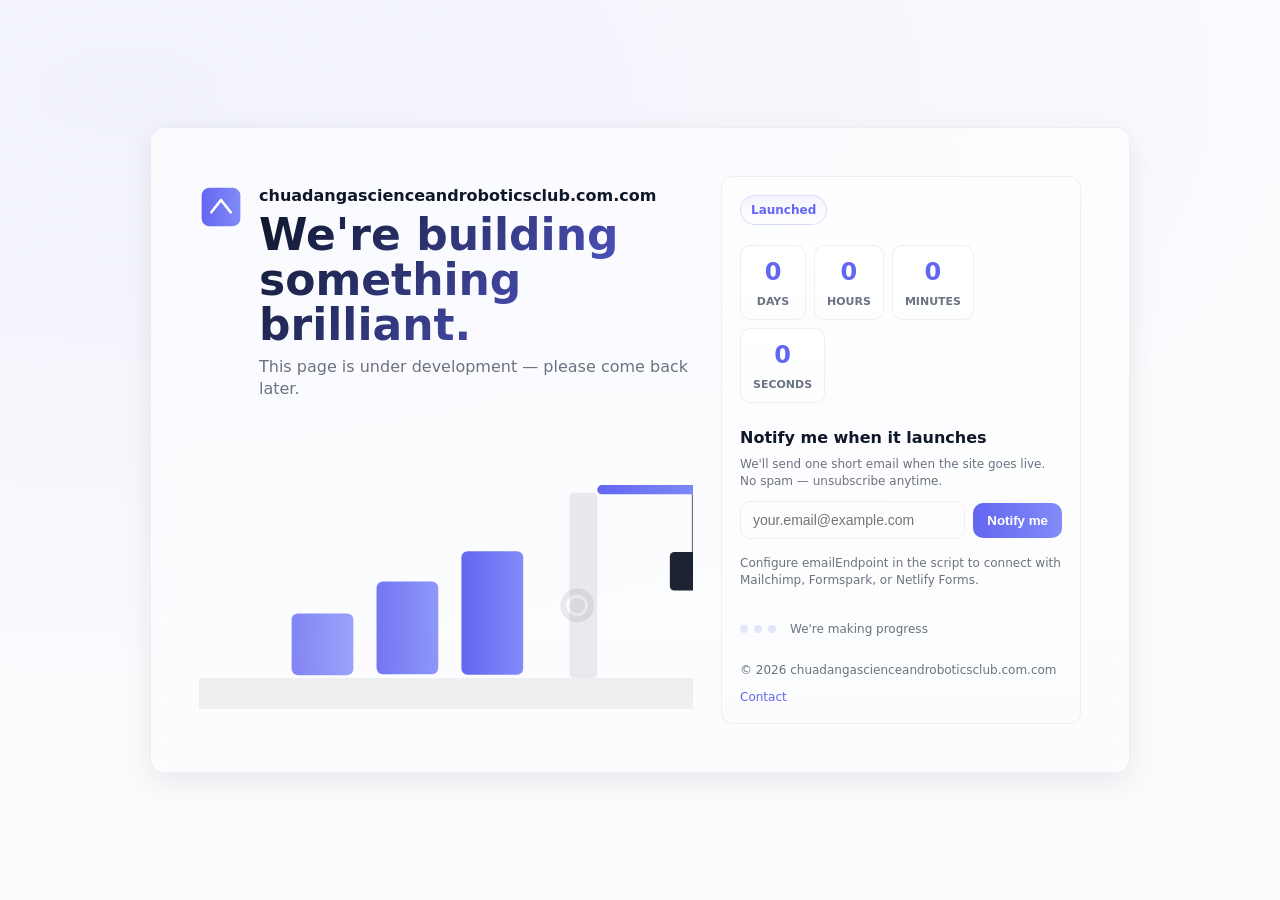
==== index.html @ f04413a8 "Create index.html" ====
<!doctype html>
<html lang="en-GB">
<head>
<meta charset="utf-8">
<meta name="viewport" content="width=device-width,initial-scale=1">
<title>Site Coming Soon — YourSite</title>
<meta name="description" content="We're building something brilliant. This page is under development — please come back later.">
<meta name="theme-color" content="#6366f1">
<link rel="icon" href="data:image/svg+xml,%3Csvg xmlns='http://www.w3.org/2000/svg' viewBox='0 0 100 100'%3E%3Ccircle cx='50' cy='50' r='48' fill='%236366f1'/%3E%3Cpath d='M30 60 L50 30 L70 60' stroke='%23fff' stroke-width='6' stroke-linecap='round' stroke-linejoin='round' fill='none'/%3E%3C/svg%3E">

<!-- Structured Data -->
<script type="application/ld+json">
{
  "@context": "https://schema.org",
  "@type": "WebSite",
  "name": "YourSite",
  "url": "https://yoursite.com",
  "description": "We're building something brilliant. This page is under development — please come back later."
}
</script>

<style>
/* ==================== Base & CSS Variables ==================== */
:root {
  --bg: #fafbfd;
  --card: #ffffff;
  --muted: #6b7280;
  --accent-1: #6366f1;
  --accent-2: #818cf8;
  --glass: rgba(255, 255, 255, 0.6);
  --glass-border: rgba(16, 24, 40, 0.06);
  --text: #0f172a;
  --radius: 14px;
  --transition: 300ms cubic-bezier(0.2, 0.9, 0.2, 1);
  --focus: 3px solid rgba(99, 102, 241, 0.18);
  --success: #10b981;
  --error: #ef4444;
}

/* ==================== Reset & Layout ==================== */
*, *::before, *::after {
  box-sizing: border-box;
  margin: 0;
  padding: 0;
}

html, body {
  height: 100%;
}

body {
  font-family: Inter, ui-sans-serif, system-ui, -apple-system, BlinkMacSystemFont, 'Segoe UI', Roboto, Oxygen, Ubuntu, Cantarell, sans-serif;
  background: radial-gradient(1200px 600px at 10% 10%, rgba(99, 102, 241, 0.06), transparent),
              linear-gradient(180deg, var(--bg), var(--bg));
  color: var(--text);
  -webkit-font-smoothing: antialiased;
  -moz-osx-font-smoothing: grayscale;
  line-height: 1.4;
  padding: clamp(20px, 6vw, 48px);
  transition: background var(--transition), color var(--transition);
  display: flex;
  align-items: center;
  justify-content: center;
}

/* ==================== Main Container ==================== */
.container {
  width: 100%;
  max-width: 980px;
  background: linear-gradient(180deg, rgba(255, 255, 255, 0.6), rgba(255, 255, 255, 0.35));
  backdrop-filter: blur(8px) saturate(120%);
  border-radius: var(--radius);
  border: 1px solid var(--glass-border);
  box-shadow: 0 8px 30px rgba(2, 6, 23, 0.08);
  padding: clamp(20px, 4vw, 48px);
  display: grid;
  grid-template-columns: 1fr 360px;
  gap: 28px;
  align-items: center;
  transition: all var(--transition);
}

/* ==================== Responsive Breakpoints ==================== */

/* Tablet landscape and below (880px) */
@media (max-width: 880px) {
  .container {
    grid-template-columns: 1fr;
    padding: clamp(16px, 4vw, 32px);
    gap: 20px;
  }
  .illustration {
    order: -1;
  }
  .right {
    padding: 16px;
  }
}

/* Tablet portrait (768px) */
@media (max-width: 768px) {
  body {
    padding: clamp(16px, 4vw, 24px);
  }
  
  .container {
    padding: 20px;
    gap: 18px;
  }
  
  .header {
    flex-direction: column;
    gap: 12px;
  }
  
  .brand {
    flex-direction: row;
    align-items: center;
    gap: 10px;
  }
  
  .title {
    font-size: clamp(24px, 6vw, 36px);
  }
  
  .sub {
    font-size: clamp(14px, 3.5vw, 16px);
  }
  
  .right {
    padding: 16px;
  }
  
  .countdown {
    gap: 6px;
  }
  
  .countdown .unit {
    min-width: 60px;
    padding: 8px 10px;
  }
  
  .countdown .val {
    font-size: 1.25rem;
  }
}

/* Mobile landscape (640px) */
@media (max-width: 640px) {
  body {
    padding: 12px;
  }
  
  .container {
    padding: 16px;
    border-radius: 12px;
    gap: 16px;
  }
  
  .header {
    gap: 10px;
  }
  
  .brand svg {
    width: 36px;
    height: 36px;
  }
  
  .title {
    font-size: clamp(22px, 7vw, 28px);
    margin: 4px 0;
  }
  
  .sub {
    font-size: 14px;
    margin: 6px 0 12px 0;
  }
  
  .illustration {
    margin-top: 8px;
  }
  
  .right {
    padding: 14px;
    gap: 10px;
  }
  
  .countdown {
    grid-template-columns: repeat(2, 1fr);
    gap: 6px;
  }
  
  .countdown .unit {
    min-width: auto;
    padding: 10px 8px;
  }
  
  .countdown .val {
    font-size: 1.5rem;
  }
  
  .countdown .kv {
    font-size: 10px;
  }
  
  .form-label {
    font-size: 15px;
  }
  
  .input {
    flex-direction: column;
    gap: 8px;
  }
  
  .input input[type="email"],
  .input button {
    width: 100%;
  }
  
  .input button {
    padding: 12px 14px;
  }
  
  .footer {
    flex-direction: column;
    align-items: flex-start;
    gap: 6px;
  }
}

/* Mobile portrait (480px) */
@media (max-width: 480px) {
  body {
    padding: 10px;
  }
  
  .container {
    padding: 14px;
    gap: 14px;
  }
  
  .brand svg {
    width: 32px;
    height: 32px;
  }
  
  .brand strong {
    font-size: 0.9rem;
  }
  
  .title {
    font-size: clamp(20px, 8vw, 26px);
    line-height: 1.1;
  }
  
  .sub {
    font-size: 13px;
  }
  
  .right {
    padding: 12px;
  }
  
  .badge {
    font-size: 11px;
    padding: 5px 9px;
  }
  
  .countdown .unit {
    padding: 8px 6px;
    border-radius: 8px;
  }
  
  .countdown .val {
    font-size: 1.25rem;
  }
  
  .form-label {
    font-size: 14px;
  }
  
  .helper {
    font-size: 11px;
  }
  
  .input input[type="email"] {
    padding: 10px;
    font-size: 14px;
  }
  
  .input button {
    padding: 11px 14px;
    font-size: 14px;
  }
  
  .socials a {
    width: 36px;
    height: 36px;
  }
  
  .progress {
    gap: 5px;
  }
  
  .dot {
    width: 7px;
    height: 7px;
  }
  
  .footer {
    font-size: 11px;
  }
}

/* Small mobile (360px) */
@media (max-width: 360px) {
  body {
    padding: 8px;
  }
  
  .container {
    padding: 12px;
    gap: 12px;
  }
  
  .brand {
    gap: 8px;
  }
  
  .brand svg {
    width: 28px;
    height: 28px;
  }
  
  .brand strong {
    font-size: 0.85rem;
  }
  
  .title {
    font-size: 18px;
  }
  
  .sub {
    font-size: 12px;
  }
  
  .right {
    padding: 10px;
    gap: 8px;
  }
  
  .countdown {
    gap: 5px;
  }
  
  .countdown .unit {
    padding: 6px 4px;
    min-width: auto;
  }
  
  .countdown .val {
    font-size: 1.1rem;
  }
  
  .countdown .kv {
    font-size: 9px;
    margin-top: 2px;
  }
  
  .form-label {
    font-size: 13px;
  }
  
  .helper {
    font-size: 10px;
  }
  
  .input input[type="email"] {
    padding: 9px;
    font-size: 13px;
  }
  
  .input button {
    padding: 10px 12px;
    font-size: 13px;
  }
  
  .socials a {
    width: 34px;
    height: 34px;
  }
  
  .socials svg {
    width: 14px;
    height: 14px;
  }
  
  .progress .kv {
    font-size: 11px;
  }
}

/* Extra wide screens (1400px+) */
@media (min-width: 1400px) {
  .container {
    max-width: 1200px;
    padding: clamp(32px, 5vw, 60px);
    gap: 40px;
  }
  
  .title {
    font-size: clamp(36px, 4vw, 52px);
  }
  
  .sub {
    font-size: clamp(16px, 2vw, 18px);
  }
  
  .right {
    padding: 24px;
  }
  
  .countdown .unit {
    min-width: 80px;
    padding: 14px 16px;
  }
  
  .countdown .val {
    font-size: 2rem;
  }
}

/* Landscape orientation adjustments */
@media (max-height: 600px) and (orientation: landscape) {
  body {
    padding: 12px;
  }
  
  .container {
    padding: 16px;
    gap: 16px;
  }
  
  .illustration {
    max-width: 400px;
  }
  
  .title {
    font-size: clamp(20px, 4vw, 32px);
    margin: 4px 0;
  }
  
  .sub {
    font-size: 14px;
    margin: 4px 0 8px 0;
  }
  
  .right {
    padding: 12px;
    gap: 8px;
  }
  
  .countdown {
    gap: 6px;
  }
  
  .countdown .unit {
    padding: 6px 8px;
  }
  
  .countdown .val {
    font-size: 1.2rem;
  }
  
  .countdown .kv {
    font-size: 10px;
  }
}

/* ==================== Header & Branding ==================== */
.header {
  display: flex;
  gap: 16px;
  align-items: flex-start;
}

.brand {
  display: flex;
  gap: 12px;
  align-items: center;
}

.brand strong {
  display: block;
  font-size: 1rem;
  letter-spacing: 0.2px;
}

.title {
  font-size: clamp(28px, 4.5vw, 44px);
  margin: 6px 0;
  font-weight: 700;
  line-height: 1.02;
  background: linear-gradient(135deg, var(--text) 0%, var(--accent-1) 100%);
  -webkit-background-clip: text;
  -webkit-text-fill-color: transparent;
  background-clip: text;
}

.sub {
  color: var(--muted);
  margin: 8px 0 16px 0;
  font-size: clamp(14px, 2.2vw, 16px);
}

/* ==================== Illustration ==================== */
.illustration {
  margin-top: 14px;
  animation: float 3s ease-in-out infinite;
}

@keyframes float {
  0%, 100% {
    transform: translateY(0);
  }
  50% {
    transform: translateY(-10px);
  }
}

.illustration svg {
  width: 100%;
  height: auto;
}

/* ==================== Right Column (Form Area) ==================== */
.right {
  background: linear-gradient(180deg, var(--glass), rgba(255, 255, 255, 0.02));
  border-radius: 12px;
  padding: 18px;
  border: 1px solid var(--glass-border);
  display: flex;
  flex-direction: column;
  gap: 12px;
}

/* ==================== Badge ==================== */
.badge {
  display: inline-block;
  padding: 6px 10px;
  border-radius: 999px;
  font-weight: 600;
  font-size: 12px;
  color: var(--accent-1);
  border: 1px solid rgba(99, 102, 241, 0.2);
  background: linear-gradient(180deg, rgba(99, 102, 241, 0.06), transparent);
  animation: pulse 2s ease-in-out infinite;
}

@keyframes pulse {
  0%, 100% {
    opacity: 1;
  }
  50% {
    opacity: 0.7;
  }
}

/* ==================== Countdown Timer ==================== */
.countdown {
  display: flex;
  gap: 8px;
  align-items: center;
  flex-wrap: wrap;
  margin-top: 8px;
}

.countdown .unit {
  background: linear-gradient(180deg, rgba(255, 255, 255, 0.6), rgba(255, 255, 255, 0.45));
  padding: 10px 12px;
  border-radius: 10px;
  min-width: 66px;
  text-align: center;
  font-weight: 600;
  font-size: 0.95rem;
  border: 1px solid var(--glass-border);
}

.countdown .val {
  display: block;
  color: var(--accent-1);
  font-size: 1.5rem;
  font-weight: 700;
}

.countdown .kv {
  display: block;
  font-size: 11px;
  text-transform: uppercase;
  margin-top: 4px;
  color: var(--muted);
  font-weight: 600;
}

/* ==================== Form Styles ==================== */
form {
  display: flex;
  flex-direction: column;
  gap: 10px;
}

.form-label {
  font-size: 16px;
  font-weight: 600;
  margin: 6px 0 0 0;
}

.input {
  display: flex;
  gap: 8px;
  align-items: center;
}

.input input[type="email"] {
  flex: 1;
  padding: 10px 12px;
  border-radius: 10px;
  border: 1px solid var(--glass-border);
  background: transparent;
  color: var(--text);
  outline: none;
  font-size: 14px;
  transition: all var(--transition);
}

.input input[type="email"]:focus {
  box-shadow: var(--focus);
  border-color: var(--accent-1);
}

.input button {
  padding: 10px 14px;
  border-radius: 10px;
  border: 0;
  background: linear-gradient(90deg, var(--accent-1), var(--accent-2));
  color: white;
  font-weight: 700;
  cursor: pointer;
  transition: all var(--transition);
  white-space: nowrap;
}

.input button:hover {
  transform: translateY(-2px);
  box-shadow: 0 4px 12px rgba(99, 102, 241, 0.3);
}

.input button:focus {
  box-shadow: var(--focus);
}

.input button:disabled {
  opacity: 0.6;
  cursor: not-allowed;
  transform: none;
}

/* ==================== Form Messages ==================== */
.helper {
  font-size: 12px;
  color: var(--muted);
  margin-top: 6px;
}

.success {
  color: #0f5132;
  background: #d1fae5;
  padding: 8px;
  border-radius: 8px;
  font-size: 13px;
  border: 1px solid var(--success);
}

.error {
  color: #7f1d1d;
  background: #fee2e2;
  padding: 8px;
  border-radius: 8px;
  font-size: 13px;
  border: 1px solid var(--error);
}

/* ==================== Social Links ==================== */
.socials {
  display: flex;
  gap: 10px;
  align-items: center;
  margin-top: 6px;
}

.socials a {
  display: inline-flex;
  align-items: center;
  justify-content: center;
  width: 40px;
  height: 40px;
  border-radius: 10px;
  border: 1px solid var(--glass-border);
  background: var(--glass);
  text-decoration: none;
  color: var(--text);
  transition: all var(--transition);
}

.socials a:hover {
  transform: translateY(-3px);
  box-shadow: 0 4px 12px rgba(0, 0, 0, 0.1);
  background: linear-gradient(90deg, var(--accent-1), var(--accent-2));
  color: white;
}

.socials a:focus {
  box-shadow: var(--focus);
}

/* ==================== Progress Indicator ==================== */
.progress {
  display: inline-flex;
  gap: 6px;
  align-items: center;
  margin-top: 10px;
}

.dot {
  width: 8px;
  height: 8px;
  border-radius: 999px;
  background: linear-gradient(180deg, var(--accent-1), var(--accent-2));
  opacity: 0.18;
  transform: translateY(0);
  animation: bounce 1.2s infinite ease-in-out;
}

.dot:nth-child(2) {
  animation-delay: 0.15s;
}

.dot:nth-child(3) {
  animation-delay: 0.3s;
}

@keyframes bounce {
  0% {
    opacity: 0.18;
    transform: translateY(0);
  }
  50% {
    opacity: 1;
    transform: translateY(-8px);
  }
  100% {
    opacity: 0.18;
    transform: translateY(0);
  }
}

/* ==================== Footer ==================== */
.footer {
  margin-top: 12px;
  font-size: 12px;
  color: var(--muted);
  display: flex;
  justify-content: space-between;
  align-items: center;
  gap: 10px;
  flex-wrap: wrap;
}

.footer a {
  color: var(--accent-1);
  text-decoration: none;
  transition: all var(--transition);
}

.footer a:hover {
  text-decoration: underline;
}

/* ==================== Utility Classes ==================== */
.sr-only {
  position: absolute;
  width: 1px;
  height: 1px;
  padding: 0;
  margin: -1px;
  overflow: hidden;
  clip: rect(0, 0, 0, 0);
  border: 0;
}

.hidden {
  display: none !important;
}

.kv {
  font-size: 12px;
  color: var(--muted);
}

/* ==================== Focus Visible ==================== */
:focus-visible {
  outline: var(--focus);
  outline-offset: 2px;
}

button:focus,
a:focus,
input:focus {
  outline: none;
}

/* ==================== No-JS Fallback ==================== */
.no-js-fallback {
  max-width: 720px;
  margin: 0 auto;
  background: #fff;
  padding: 20px;
  border-radius: 12px;
  border: 1px solid #eee;
}

.no-js-fallback h1 {
  margin: 0 0 8px 0;
  font-size: 22px;
}

.no-js-fallback p {
  margin: 0 0 12px 0;
  color: #555;
}
</style>
</head>
<body>
  <!-- No-JS Fallback -->
  <noscript>
    <div class="no-js-fallback">
      <h1>We're building something brilliant.</h1>
      <p>This page is under development — please come back later. JavaScript appears to be disabled. Please revisit later or contact us at <a href="mailto:hello@yoursite.com">hello@yoursite.com</a>.</p>
    </div>
  </noscript>

  <main class="container" role="main" aria-labelledby="pageTitle">
    <!-- Left Column: Branding + Illustration -->
    <section aria-label="Coming soon information">
      <div class="header">
        <div class="brand" aria-hidden="true">
          <!-- Brand Logo -->
          <svg width="44" height="44" viewBox="0 0 100 100" fill="none" xmlns="http://www.w3.org/2000/svg">
            <defs>
              <linearGradient id="brandGrad" x1="0" x2="1">
                <stop offset="0" stop-color="#6366f1"/>
                <stop offset="1" stop-color="#818cf8"/>
              </linearGradient>
            </defs>
            <rect x="6" y="6" width="88" height="88" rx="18" fill="url(#brandGrad)"/>
            <path d="M28 62 L50 34 L72 62" stroke="#fff" stroke-width="6" stroke-linecap="round" stroke-linejoin="round" fill="none"/>
          </svg>
        </div>
        <div style="flex:1">
          <strong id="siteName" style="display:block">YourSite</strong>
          <h1 id="pageTitle" class="title">We're building something brilliant.</h1>
          <p class="sub">This page is under development — please come back later.</p>
        </div>
      </div>

      <!-- Animated Illustration -->
      <div class="illustration">
        <svg viewBox="0 0 640 360" width="100%" height="auto" role="img" aria-labelledby="illTitle illDesc" preserveAspectRatio="xMidYMid meet">
          <title id="illTitle">Work in progress illustration</title>
          <desc id="illDesc">An animated crane lifting blocks — symbolic of building progress.</desc>
          <defs>
            <linearGradient id="gradA" x1="0" x2="1">
              <stop offset="0" stop-color="#6366f1"/>
              <stop offset="1" stop-color="#818cf8"/>
            </linearGradient>
          </defs>

          <!-- Ground -->
          <rect x="0" y="320" width="640" height="40" fill="rgba(15,23,42,0.06)"/>

          <!-- Building Blocks -->
          <rect x="120" y="240" width="80" height="80" fill="url(#gradA)" opacity="0.8" rx="8">
            <animate attributeName="y" values="240;235;240" dur="2s" repeatCount="indefinite"/>
          </rect>
          <rect x="230" y="200" width="80" height="120" fill="url(#gradA)" opacity="0.9" rx="8">
            <animate attributeName="y" values="200;195;200" dur="2.5s" repeatCount="indefinite"/>
          </rect>
          <rect x="340" y="160" width="80" height="160" fill="url(#gradA)" rx="8">
            <animate attributeName="y" values="160;155;160" dur="3s" repeatCount="indefinite"/>
          </rect>

          <!-- Crane -->
          <g transform="translate(450,0)">
            <rect x="30" y="80" width="36" height="240" rx="6" fill="#0f172a" opacity="0.08"/>
            <g transform="translate(0,6)">
              <!-- Crane Arm -->
              <rect x="66" y="64" width="140" height="12" rx="6" fill="url(#gradA)"/>
              <!-- Cable -->
              <line x1="190" y1="76" x2="190" y2="180" stroke="#0f172a" stroke-width="3" opacity="0.6"/>
              <!-- Lifting Block -->
              <rect id="liftBlock" x="160" y="176" width="60" height="50" rx="6" fill="#111827" opacity="0.95">
                <animate attributeName="y" values="176;140;176" dur="3.6s" repeatCount="indefinite"/>
              </rect>
              <!-- Rotating Gear -->
              <g transform="translate(40,220)">
                <circle cx="0" cy="0" r="18" fill="none" stroke="#0f172a" stroke-opacity="0.08" stroke-width="8"/>
                <g id="gear">
                  <circle cx="0" cy="0" r="10" fill="#0f172a" opacity="0.08"/>
                  <animateTransform attributeName="transform" type="rotate" from="0" to="360" dur="6s" repeatCount="indefinite"/>
                </g>
              </g>
            </g>
          </g>
        </svg>
      </div>
    </section>

    <!-- Right Column: Form & Controls -->
    <aside class="right" aria-labelledby="notifyTitle">
      <!-- Badge -->
      <div style="display:flex;justify-content:flex-start;align-items:center;">
        <div class="badge" id="statusBadge" aria-hidden="true">Work in progress</div>
      </div>

      <!-- Countdown -->
      <div id="countdownWrap" aria-live="polite" aria-atomic="true">
        <div class="countdown" id="countdown"></div>
      </div>

      <!-- Form Section -->
      <div style="margin-top:6px">
        <h2 id="notifyTitle" class="form-label">Notify me when it launches</h2>
        <p class="helper">We'll send one short email when the site goes live. No spam — unsubscribe anytime.</p>
      </div>

      <!-- Email Form -->
      <form id="notifyForm" novalidate aria-describedby="formHelp">
        <div class="input">
          <label for="email" class="sr-only">Email address</label>
          <input 
            id="email" 
            name="email" 
            type="email" 
            inputmode="email" 
            placeholder="your.email@example.com" 
            aria-required="true"
            aria-label="Email address"
          >
          <button type="submit" aria-label="Notify me">Notify me</button>
        </div>
        <div id="formHelp" class="helper">Configure emailEndpoint in the script to connect with Mailchimp, Formspark, or Netlify Forms.</div>
        <div id="formFeedback" role="status" aria-live="polite"></div>
      </form>

      <!-- Social Links -->
      <div class="socials hidden" id="socials"></div>

      <!-- Progress Indicator -->
      <div class="progress" aria-hidden="true">
        <span class="dot"></span>
        <span class="dot"></span>
        <span class="dot"></span>
        <span class="kv" style="margin-left:8px">We're making progress</span>
      </div>

      <!-- Footer -->
      <div class="footer">
        <div class="kv">© <span id="year"></span> <span id="siteName2">YourSite</span></div>
        <div class="kv"><a href="mailto:hello@yoursite.com" id="contactLink">Contact</a></div>
      </div>
    </aside>
  </main>

<script>
/* ==========================================
   CONFIGURATION OBJECT
   ========================================== 
   Change these values to customize your page:
   - siteName: Your site/brand name
   - launchDate: ISO 8601 format (e.g., "2025-12-31T23:59:59") or empty to hide countdown
   - emailEndpoint: URL for email capture (Formspree, Formspark, Netlify Forms) or empty for client-side only
   - contactEmail: Contact email address
   - socials: Social media URLs or empty strings to hide icons
   - colors: Customize the color scheme (CSS color values)
*/
const CONFIG = {
  siteName: "chuadangascienceandroboticsclub.com.com",
  launchDate: "2025-12-31T23:59:59",              // Set your launch date here
  emailEndpoint: "",                               // Example: "https://formspree.io/f/your-form-id"
  contactEmail: "infiniterabbiex@gmail.com",              // Your contact email
  socials: {
    twitter: "",                                   // Example: "https://twitter.com/yourhandle"
    linkedin: "",                                  // Example: "https://linkedin.com/company/yourcompany"
    github: ""                                     // Example: "https://github.com/yourusername"
  },
  colors: {
    accent1: "#6366f1",                            // Primary accent color
    accent2: "#818cf8"                             // Secondary accent color
  }
};

/* ========================================== Apply Colors ========================================== */
(function applyColors() {
  if (CONFIG.colors) {
    const root = document.documentElement;
    if (CONFIG.colors.accent1) root.style.setProperty('--accent-1', CONFIG.colors.accent1);
    if (CONFIG.colors.accent2) root.style.setProperty('--accent-2', CONFIG.colors.accent2);
  }
})();

/* ========================================== Apply Site Name, Year & Contact ========================================== */
document.getElementById('siteName').textContent = CONFIG.siteName;
document.getElementById('siteName2').textContent = CONFIG.siteName;
document.getElementById('year').textContent = new Date().getFullYear();
document.getElementById('contactLink').href = 'mailto:' + CONFIG.contactEmail;

/* ========================================== Countdown Timer ========================================== */
(function initCountdown() {
  const countdownEl = document.getElementById('countdown');
  const statusBadge = document.getElementById('statusBadge');
  
  function isValidDate(d) {
    return d instanceof Date && !isNaN(d);
  }
  
  function renderCountdown() {
    countdownEl.innerHTML = '';
    
    if (!CONFIG.launchDate) {
      countdownEl.style.display = 'none';
      statusBadge.textContent = 'Coming soon';
      return;
    }
    
    const target = new Date(CONFIG.launchDate);
    
    if (!isValidDate(target)) {
      countdownEl.style.display = 'none';
      statusBadge.textContent = 'Coming soon';
      return;
    }
    
    statusBadge.textContent = 'Launch scheduled';
    countdownEl.style.display = 'flex';
    
    // Create countdown units
    const units = ['days', 'hours', 'minutes', 'seconds'];
    const nodeMap = {};
    
    units.forEach(u => {
      const div = document.createElement('div');
      div.className = 'unit';
      div.setAttribute('data-unit', u);
      div.innerHTML = `
        <div class="val" aria-hidden="true">—</div>
        <div class="kv">${u}</div>
      `;
      countdownEl.appendChild(div);
      nodeMap[u] = div.querySelector('.val');
    });
    
    function updateCountdown() {
      const now = new Date();
      let diff = Math.max(0, Math.floor((target - now) / 1000));
      
      if (diff <= 0) {
        nodeMap.days.textContent = '0';
        nodeMap.hours.textContent = '0';
        nodeMap.minutes.textContent = '0';
        nodeMap.seconds.textContent = '0';
        statusBadge.textContent = 'Launched';
        clearInterval(interval);
        return;
      }
      
      const days = Math.floor(diff / 86400);
      diff -= days * 86400;
      const hours = Math.floor(diff / 3600);
      diff -= hours * 3600;
      const minutes = Math.floor(diff / 60);
      diff -= minutes * 60;
      const seconds = diff;
      
      nodeMap.days.textContent = String(days).padStart(2, '0');
      nodeMap.hours.textContent = String(hours).padStart(2, '0');
      nodeMap.minutes.textContent = String(minutes).padStart(2, '0');
      nodeMap.seconds.textContent = String(seconds).padStart(2, '0');
      
      const human = `${days} days, ${hours} hours, ${minutes} minutes, ${seconds} seconds until launch.`;
      countdownEl.setAttribute('aria-label', human);
    }
    
    updateCountdown();
    const interval = setInterval(updateCountdown, 1000);
  }
  
  renderCountdown();
})();

/* ========================================== Email Form Validation ========================================== */
(function initForm() {
  const form = document.getElementById('notifyForm');
  const email = document.getElementById('email');
  const feedback = document.getElementById('formFeedback');
  
  function validateEmail(e) {
    return /^[^\s@]+@[^\s@]+\.[^\s@]+$/.test(e);
  }
  
  form.addEventListener('submit', async function(ev) {
    ev.preventDefault();
    feedback.textContent = '';
    feedback.className = '';
    
    const val = email.value.trim();
    
    // Validation
    if (!val) {
      feedback.textContent = 'Please enter your email address.';
      feedback.className = 'error';
      email.focus();
      return;
    }
    
    if (!validateEmail(val)) {
      feedback.textContent = 'Please enter a valid email address.';
      feedback.className = 'error';
      email.focus();
      return;
    }
    
    // Disable during submission
    email.disabled = true;
    const submitBtn = form.querySelector('button[type="submit"]');
    const originalText = submitBtn.textContent;
    submitBtn.disabled = true;
    submitBtn.textContent = 'Submitting...';
    
    try {
      if (CONFIG.emailEndpoint) {
        // POST to configured endpoint
        const response = await fetch(CONFIG.emailEndpoint, {
          method: 'POST',
          headers: {
            'Content-Type': 'application/json',
          },
          body: JSON.stringify({ email: val })
        });
        
        if (response.ok) {
          feedback.textContent = 'Subscription successful — thank you!';
          feedback.className = 'success';
          form.reset();
        } else {
          throw new Error('Network response was not ok');
        }
      } else {
        // Client-side only (no backend)
        await new Promise(resolve => setTimeout(resolve, 1000));
        feedback.textContent = 'Thanks — we will notify you when the site launches.';
        feedback.className = 'success';
        
        // Optional: Store locally for developer reference
        try {
          const stored = JSON.parse(localStorage.getItem('launch_signups') || '[]');
          stored.push({ email: val, timestamp: new Date().toISOString() });
          localStorage.setItem('launch_signups', JSON.stringify(stored.slice(-100)));
        } catch (e) {
          console.warn('Could not store email locally', e);
        }
        
        form.reset();
      }
    } catch (error) {
      feedback.textContent = 'Saved locally — failed to reach email service. See console for details.';
      feedback.className = 'error';
      console.error('Email submission error:', error);
    } finally {
      email.disabled = false;
      submitBtn.disabled = false;
      submitBtn.textContent = originalText;
    }
  });
})();

/* ========================================== Social Links ========================================== */
(function initSocials() {
  const socialsEl = document.getElementById('socials');
  const s = CONFIG.socials || {};
  
  // Social icon SVGs
  const icons = {
    twitter: `<svg width="16" height="16" viewBox="0 0 24 24" fill="none"><path d="M18.244 2.25h3.308l-7.227 8.26 8.502 11.24H16.17l-5.214-6.817L4.99 21.75H1.68l7.73-8.835L1.254 2.25H8.08l4.713 6.231zm-1.161 17.52h1.833L7.084 4.126H5.117z" fill="currentColor"/></svg>`,
    linkedin: `<svg width="16" height="16" viewBox="0 0 24 24" fill="none"><path d="M4.98 3.5C4.98 4.88 3.86 6 2.48 6 1.1 6 0 4.88 0 3.5 0 2.12 1.1 1 2.48 1 3.86 1 4.98 2.12 4.98 3.5zM.24 8.5h4.48V24H.24zM8.5 8.5h4.3v2.1h.1c.6-1.1 2-2.3 4.2-2.3 4.5 0 5.3 3 5.3 6.8V24h-4.5v-7.2c0-1.7 0-3.9-2.4-3.9-2.4 0-2.7 1.8-2.7 3.8V24H8.5z" fill="currentColor"/></svg>`,
    github: `<svg width="16" height="16" viewBox="0 0 24 24" fill="none"><path d="M12 .5C5.73.5.9 5.33.9 11.6c0 4.7 3.03 8.7 7.24 10.12.53.1.72-.23.72-.5 0-.25-.01-.91-.01-1.78-2.95.64-3.57-1.42-3.57-1.42-.48-1.24-1.17-1.57-1.17-1.57-.95-.65.07-.64.07-.64 1.06.07 1.62 1.09 1.62 1.09.93 1.6 2.44 1.14 3.03.87.09-.68.37-1.14.67-1.4-2.36-.27-4.84-1.18-4.84-5.28 0-1.17.42-2.12 1.11-2.87-.11-.28-.48-1.42.11-2.96 0 0 .9-.29 2.95 1.11a10.2 10.2 0 0 1 2.69-.36c.91.01 1.84.12 2.69.36 2.05-1.4 2.95-1.11 2.95-1.11.6 1.54.23 2.68.11 2.96.69.75 1.11 1.7 1.11 2.87 0 4.11-2.49 5-4.86 5.27.38.33.72.98.72 1.98 0 1.43-.01 2.58-.01 2.93 0 .27.19.61.73.5 4.2-1.42 7.23-5.42 7.23-10.12C23.1 5.33 18.27.5 12 .5z" fill="currentColor"/></svg>`
  };
  
  const links = [];
  if (s.twitter) links.push({ href: s.twitter, icon: icons.twitter, name: 'Twitter' });
  if (s.linkedin) links.push({ href: s.linkedin, icon: icons.linkedin, name: 'LinkedIn' });
  if (s.github) links.push({ href: s.github, icon: icons.github, name: 'GitHub' });
  
  if (!links.length) {
    socialsEl.style.display = 'none';
    return;
  }
  
  socialsEl.classList.remove('hidden');
  
  links.forEach(l => {
    const a = document.createElement('a');
    a.href = l.href;
    a.target = '_blank';
    a.rel = 'noopener noreferrer';
    a.innerHTML = l.icon;
    a.title = l.name;
    a.setAttribute('aria-label', l.name);
    socialsEl.appendChild(a);
  });
})();
</script>

<!--
==========================================
QUICK START GUIDE
==========================================

## Configuration
Update the CONFIG object above with your details:

1. **siteName**: Your brand/site name
2. **launchDate**: Set to "2025-12-31T23:59:59" format (or leave empty to hide countdown)
3. **emailEndpoint**: Add your email service URL (Formspree, Formspark, etc.)
4. **contactEmail**: Your contact email address
5. **colors**: Customize accent colors (CSS hex values)
6. **socials**: Add your social media URLs

## Customizing Colors
Change the colors in CONFIG.colors:
- accent1: Primary color (default: #6366f1- Indigo)
- accent2: Secondary color (default: #818cf8 - Light Indigo)

Popular color combinations:
- Blue/Cyan: accent1: "#0ea5a5", accent2: "#2563eb"
- Purple/Pink: accent1: "#9333ea", accent2: "#ec4899"
- Green/Teal: accent1: "#059669", accent2: "#06b6d4"
- Orange/Red: accent1: "#ea580c", accent2: "#dc2626"

## Email Service Integration

### Formspree (Recommended)
1. Sign up at https://formspree.io
2. Create a new form
3. Copy your endpoint: https://formspree.io/f/YOUR_FORM_ID
4. Set CONFIG.emailEndpoint = "https://formspree.io/f/YOUR_FORM_ID"

### Formspark
1. Sign up at https://formspark.io
2. Create a form and get your endpoint
3. Set CONFIG.emailEndpoint to your Formspark URL

### Netlify Forms
1. Deploy to Netlify
2. Add name="netlify" to the <form> tag
3. Submissions appear in Netlify dashboard

### Mailchimp
1. Create an embedded form in Mailchimp
2. Use the action URL as your endpoint
3. May require CORS configuration

## Countdown Timer
Set your launch date in ISO 8601 format:
- Full date & time: "2025-12-31T23:59:59"
- With timezone: "2025-12-31T23:59:59+00:00"
- Leave empty "" to hide countdown

## Copyright & Contact
The footer automatically shows:
- Current year (updates automatically)
- Your site name
- Contact email link

Both update from CONFIG settings.

## Social Media Links
Add your social URLs in CONFIG.socials:
- twitter: "https://twitter.com/yourhandle"
- linkedin: "https://linkedin.com/company/yourcompany"
- github: "https://github.com/yourusername"

Leave empty "" to hide icons.

## Deployment
This is a single HTML file - upload to:
- Netlify (drag & drop)
- Vercel
- GitHub Pages
- Any static host

## File Size
- Total: ~25-30KB (unminified)
- No external dependencies
- Loads in <1 second

## Browser Support
- Chrome/Edge: Latest 2 versions
- Firefox: Latest 2 versions
- Safari: Latest 2 versions
- Mobile: iOS 12+, Chrome Android

## Accessibility Features
✓ Semantic HTML structure
✓ ARIA labels and roles
✓ Keyboard navigation
✓ Screen reader support
✓ Focus indicators
✓ Form validation messages

## What's NOT Included
✗ Dark/Light mode toggle (removed as requested)
✗ Reduced motion toggle (removed as requested)
✗ Analytics or tracking
✗ Cookie notices
✗ Backend server

## Production Checklist
Before launching:
□ Update CONFIG with real values
□ Set launch date for countdown
□ Configure email endpoint
□ Update contact email
□ Add social media links
□ Customize colors if desired
□ Test form submission
□ Test on mobile devices
□ Test with JavaScript disabled
□ Validate HTML
□ Check accessibility (Lighthouse)
□ Replace favicon if needed

## Need Help?
- HTML Validator: https://validator.w3.org
- Accessibility Check: Chrome Lighthouse
- Email Services: Formspree.io, Formspark.io
- Hosting: Netlify.com, Vercel.com

==========================================
END OF DOCUMENTATION
==========================================
-->

</body>
</html>
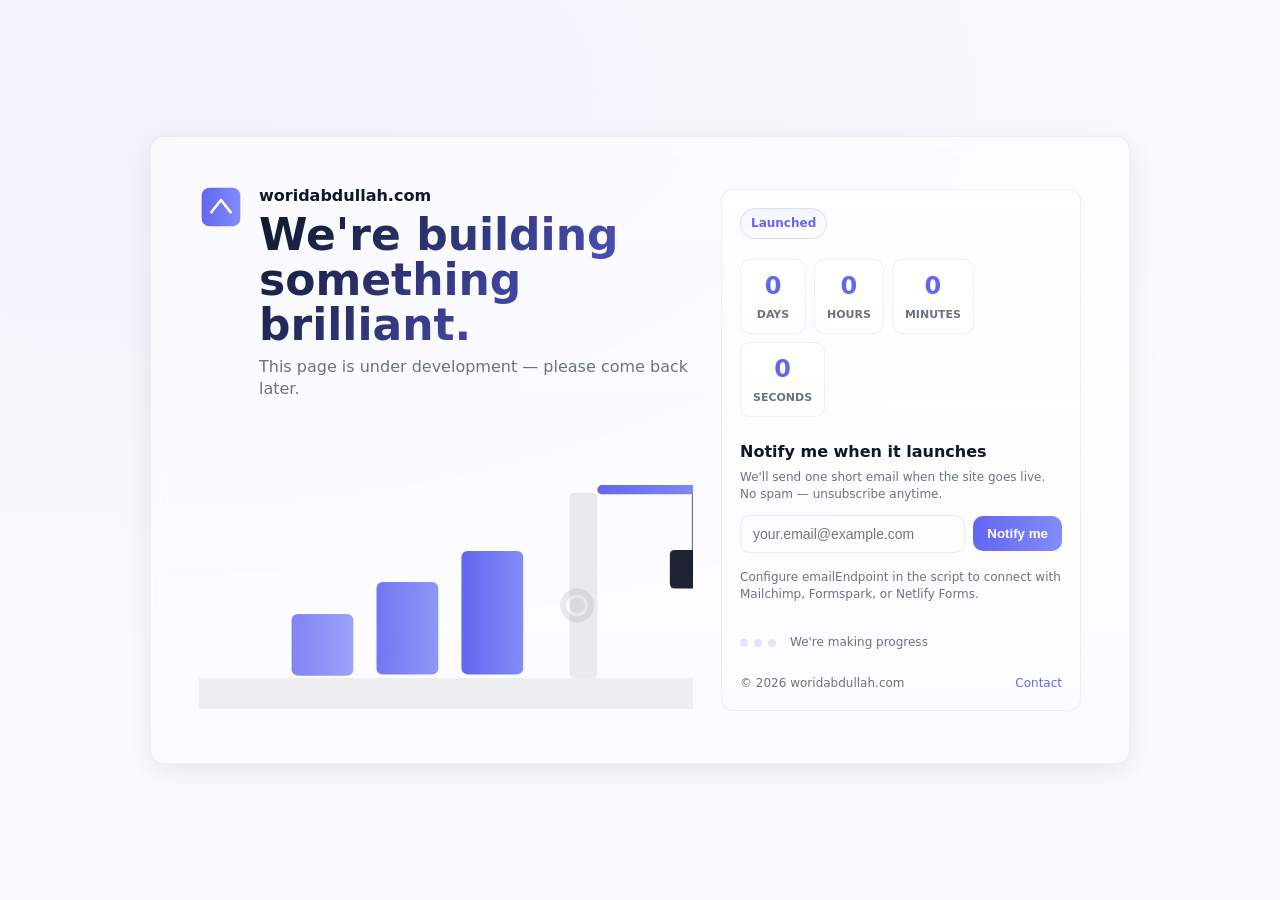
==== commit 3e26e9bc: "Update index.html" ====
--- a/index.html
+++ b/index.html
@@ -845,7 +845,7 @@
   <noscript>
     <div class="no-js-fallback">
       <h1>We're building something brilliant.</h1>
-      <p>This page is under development — please come back later. JavaScript appears to be disabled. Please revisit later or contact us at <a href="mailto:hello@yoursite.com">hello@yoursite.com</a>.</p>
+      <p>This page is under development — please come back later. JavaScript appears to be disabled. Please revisit later or contact us at <a href="mailto:hello@yoursite.com">woridabdullah.com</a>.</p>
     </div>
   </noscript>
 
@@ -994,7 +994,7 @@
    - colors: Customize the color scheme (CSS color values)
 */
 const CONFIG = {
-  siteName: "chuadangascienceandroboticsclub.com.com",
+  siteName: "woridabdullah.com",
   launchDate: "2025-12-31T23:59:59",              // Set your launch date here
   emailEndpoint: "",                               // Example: "https://formspree.io/f/your-form-id"
   contactEmail: "infiniterabbiex@gmail.com",              // Your contact email
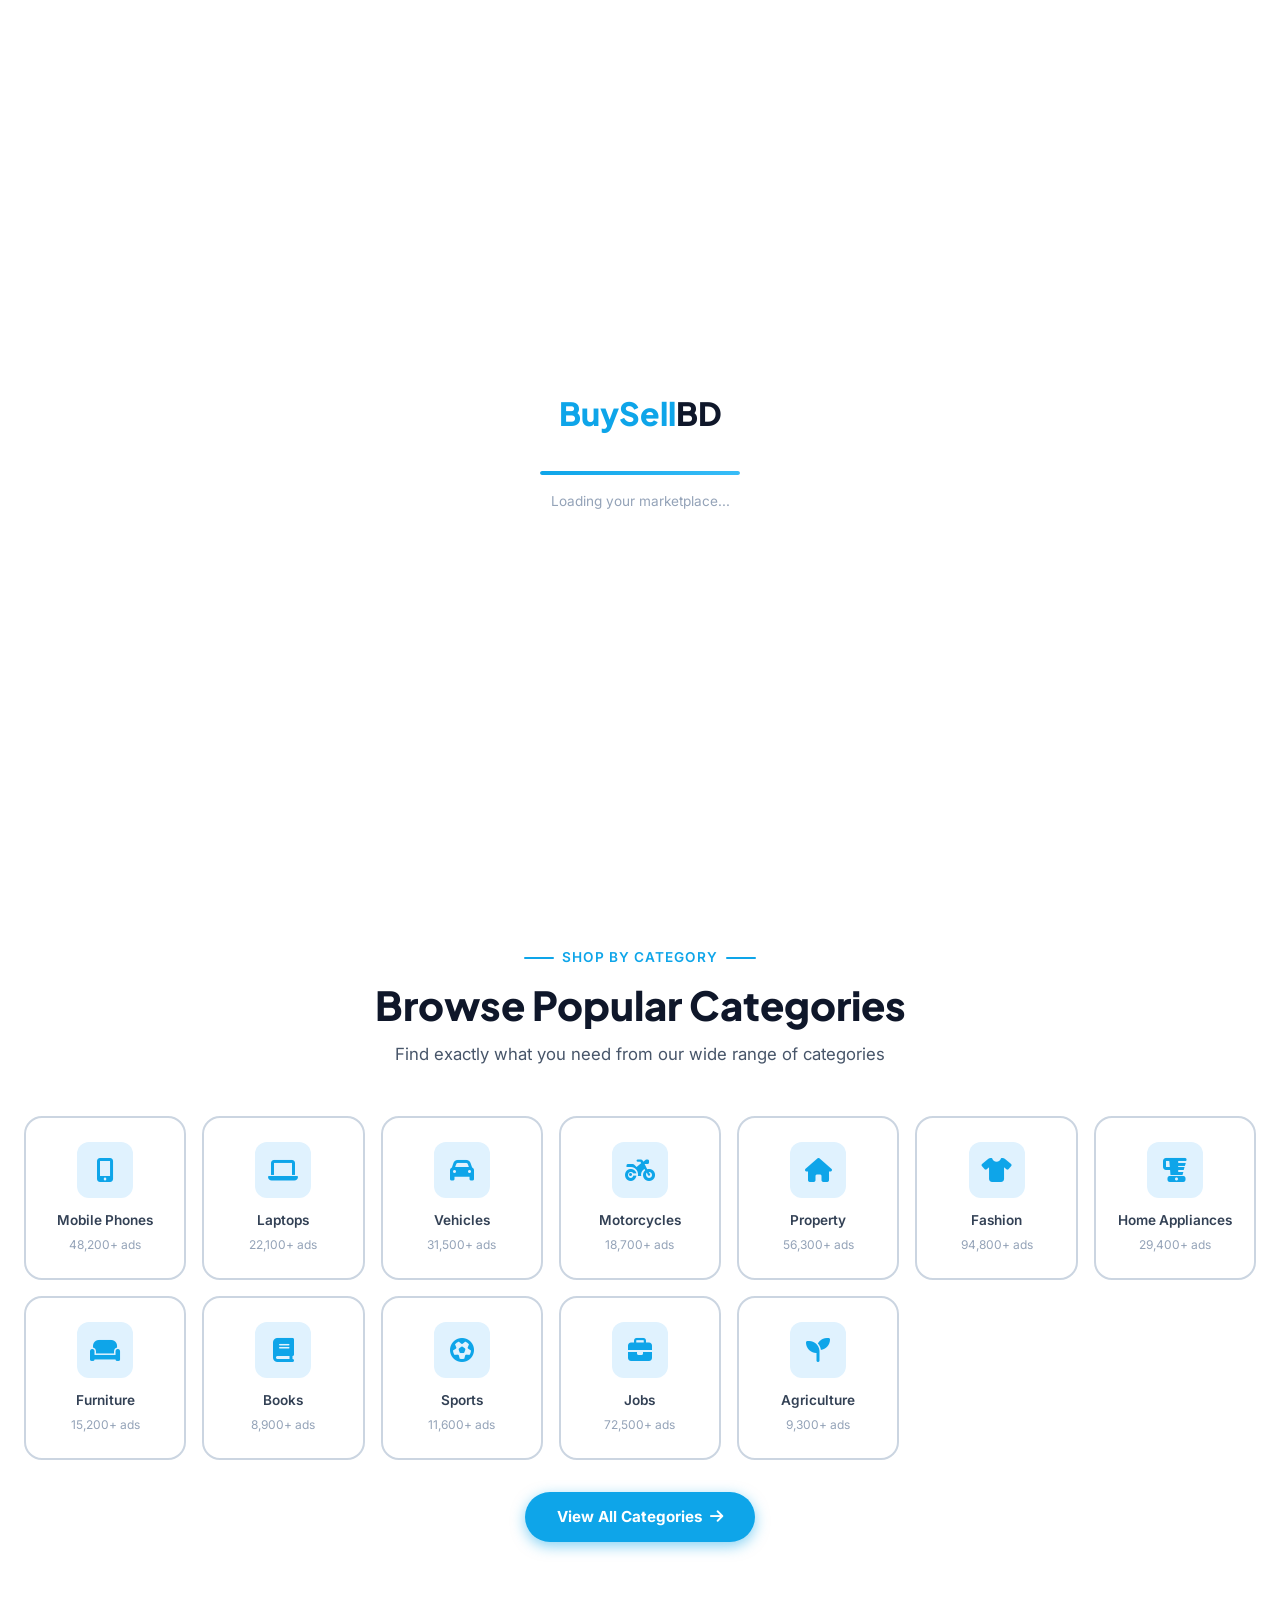
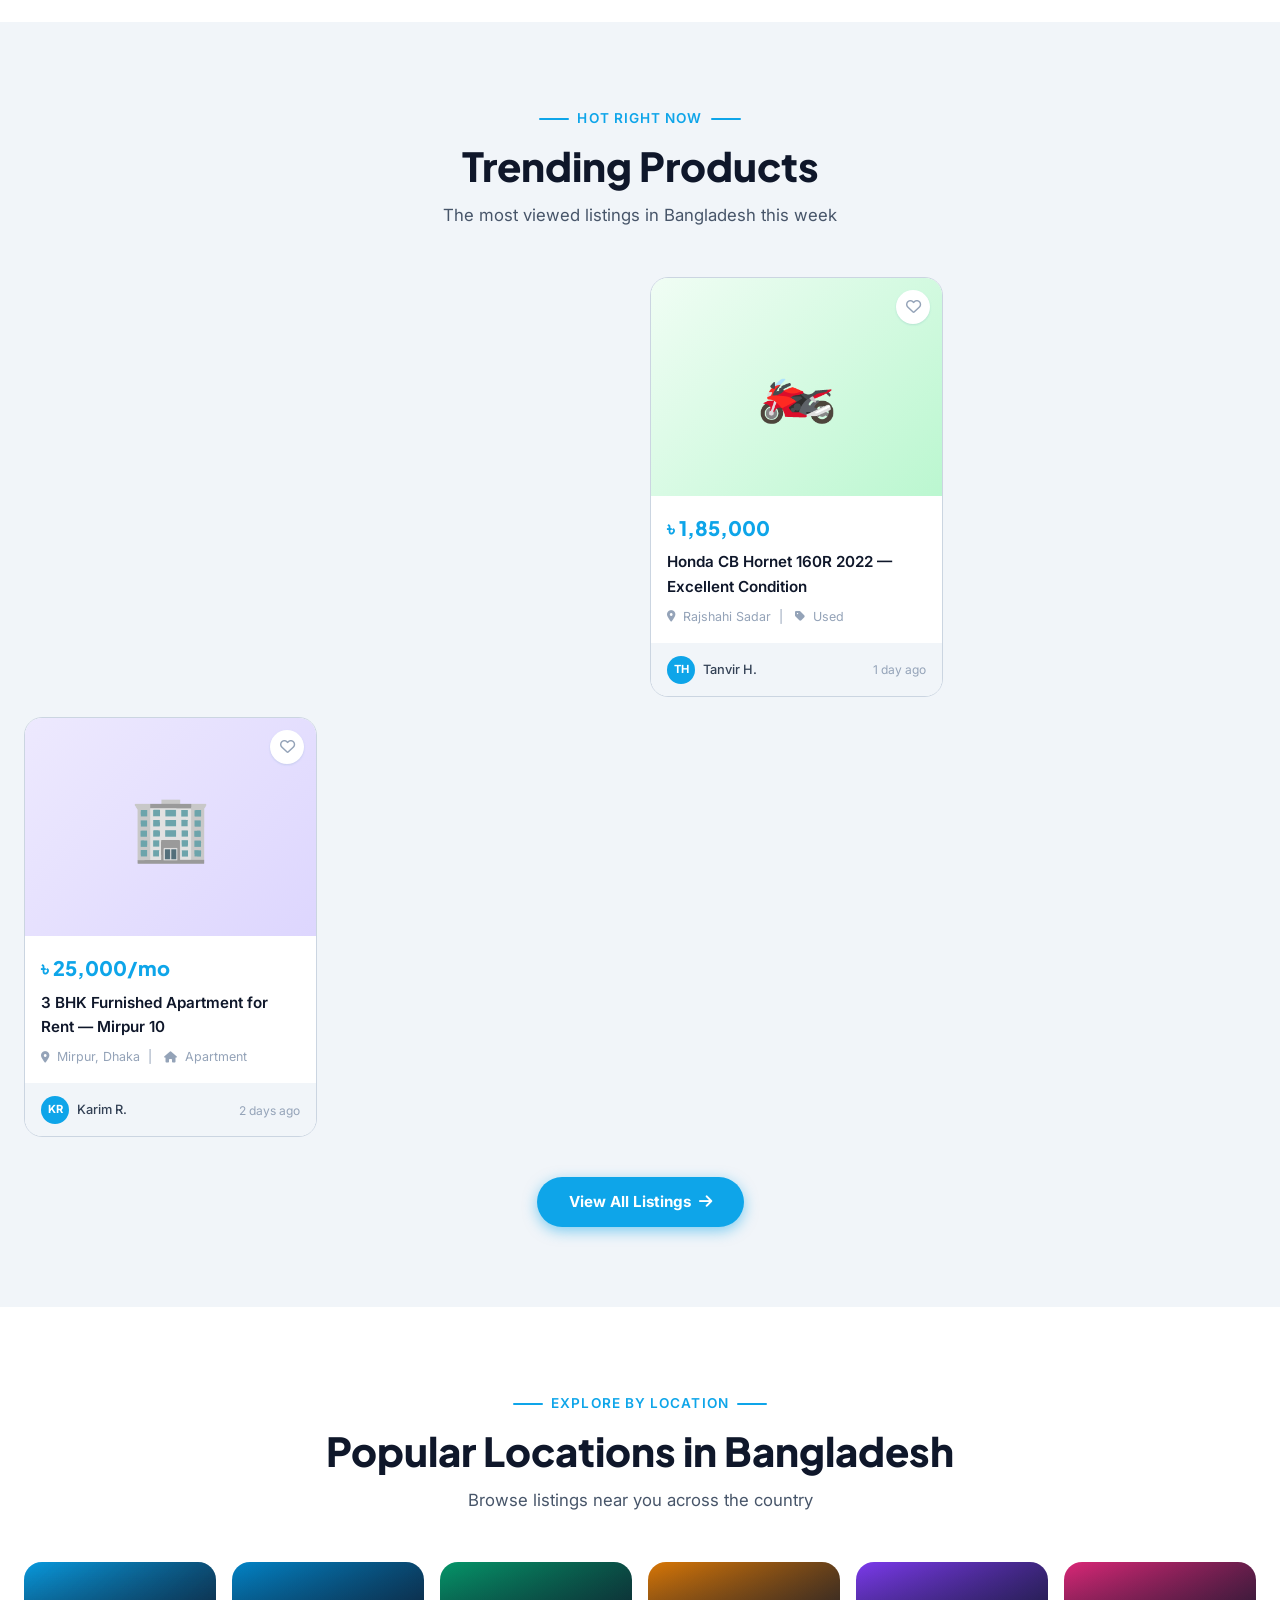
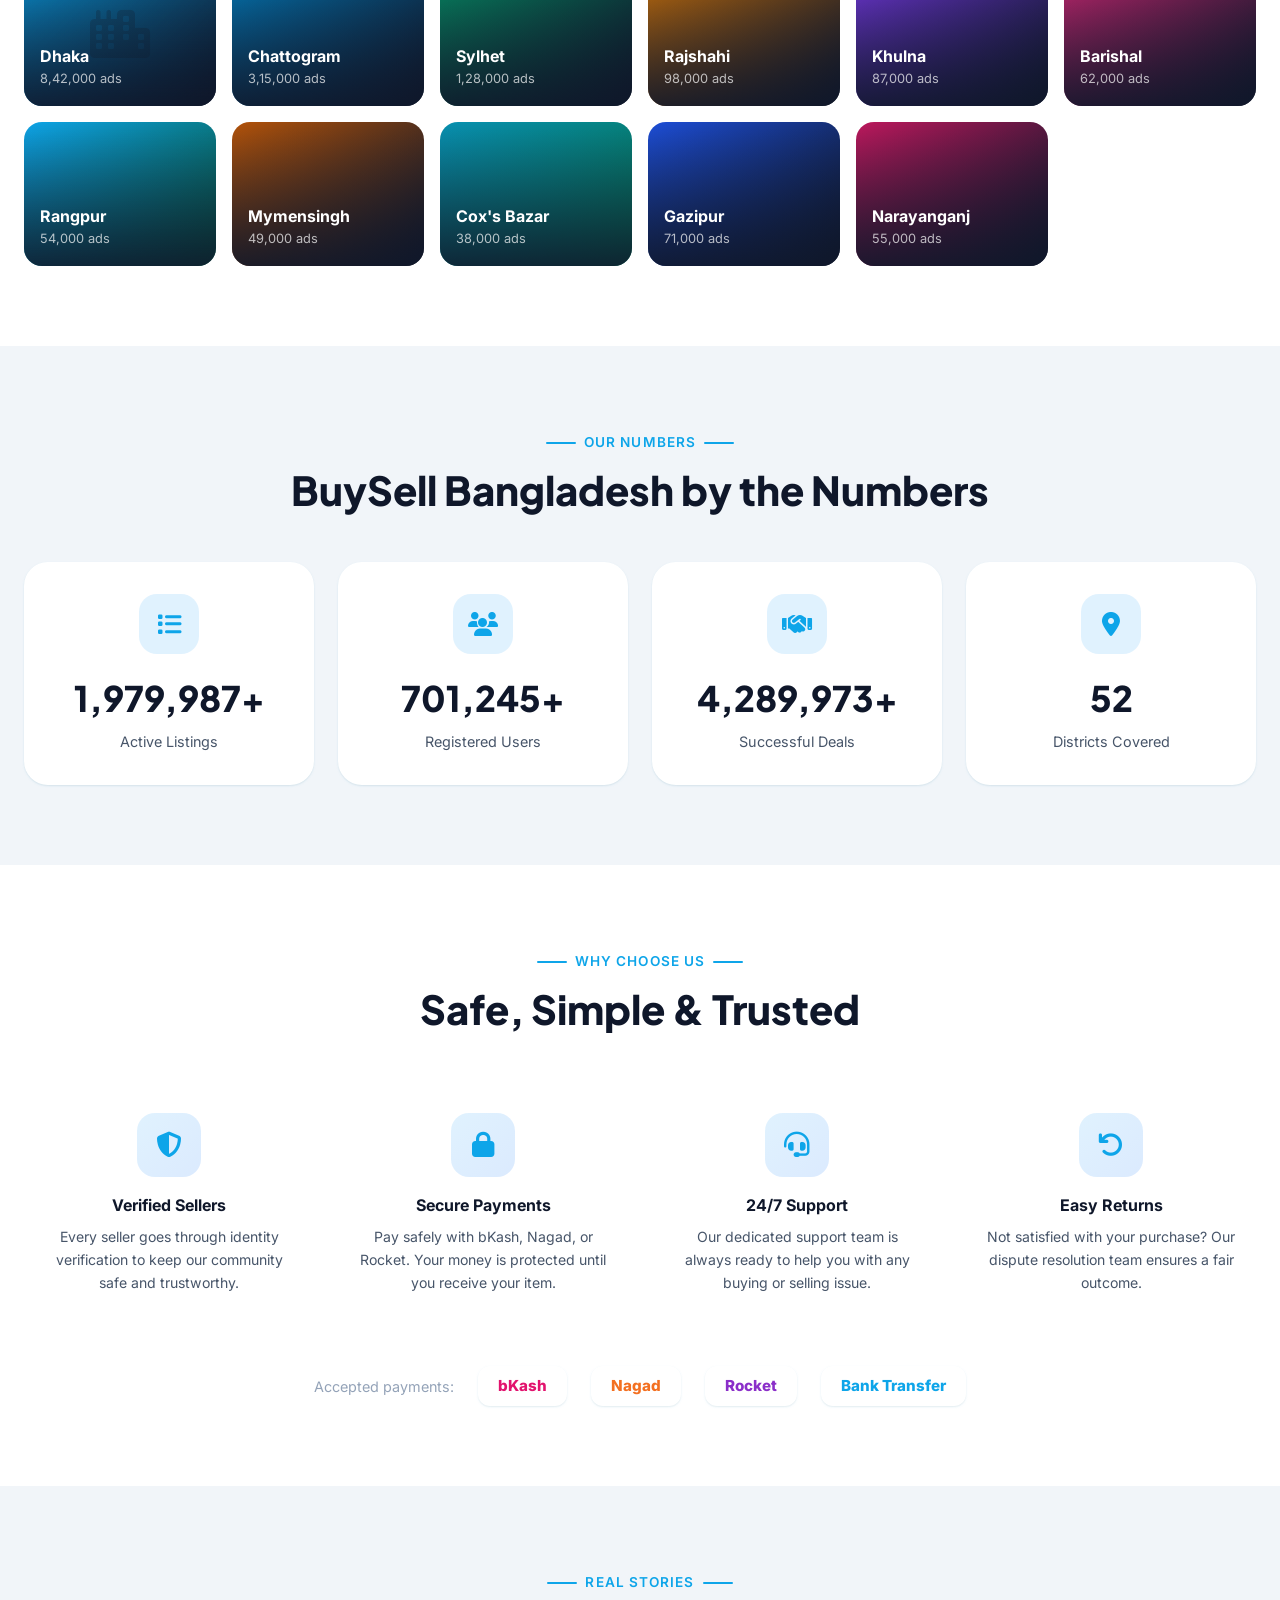
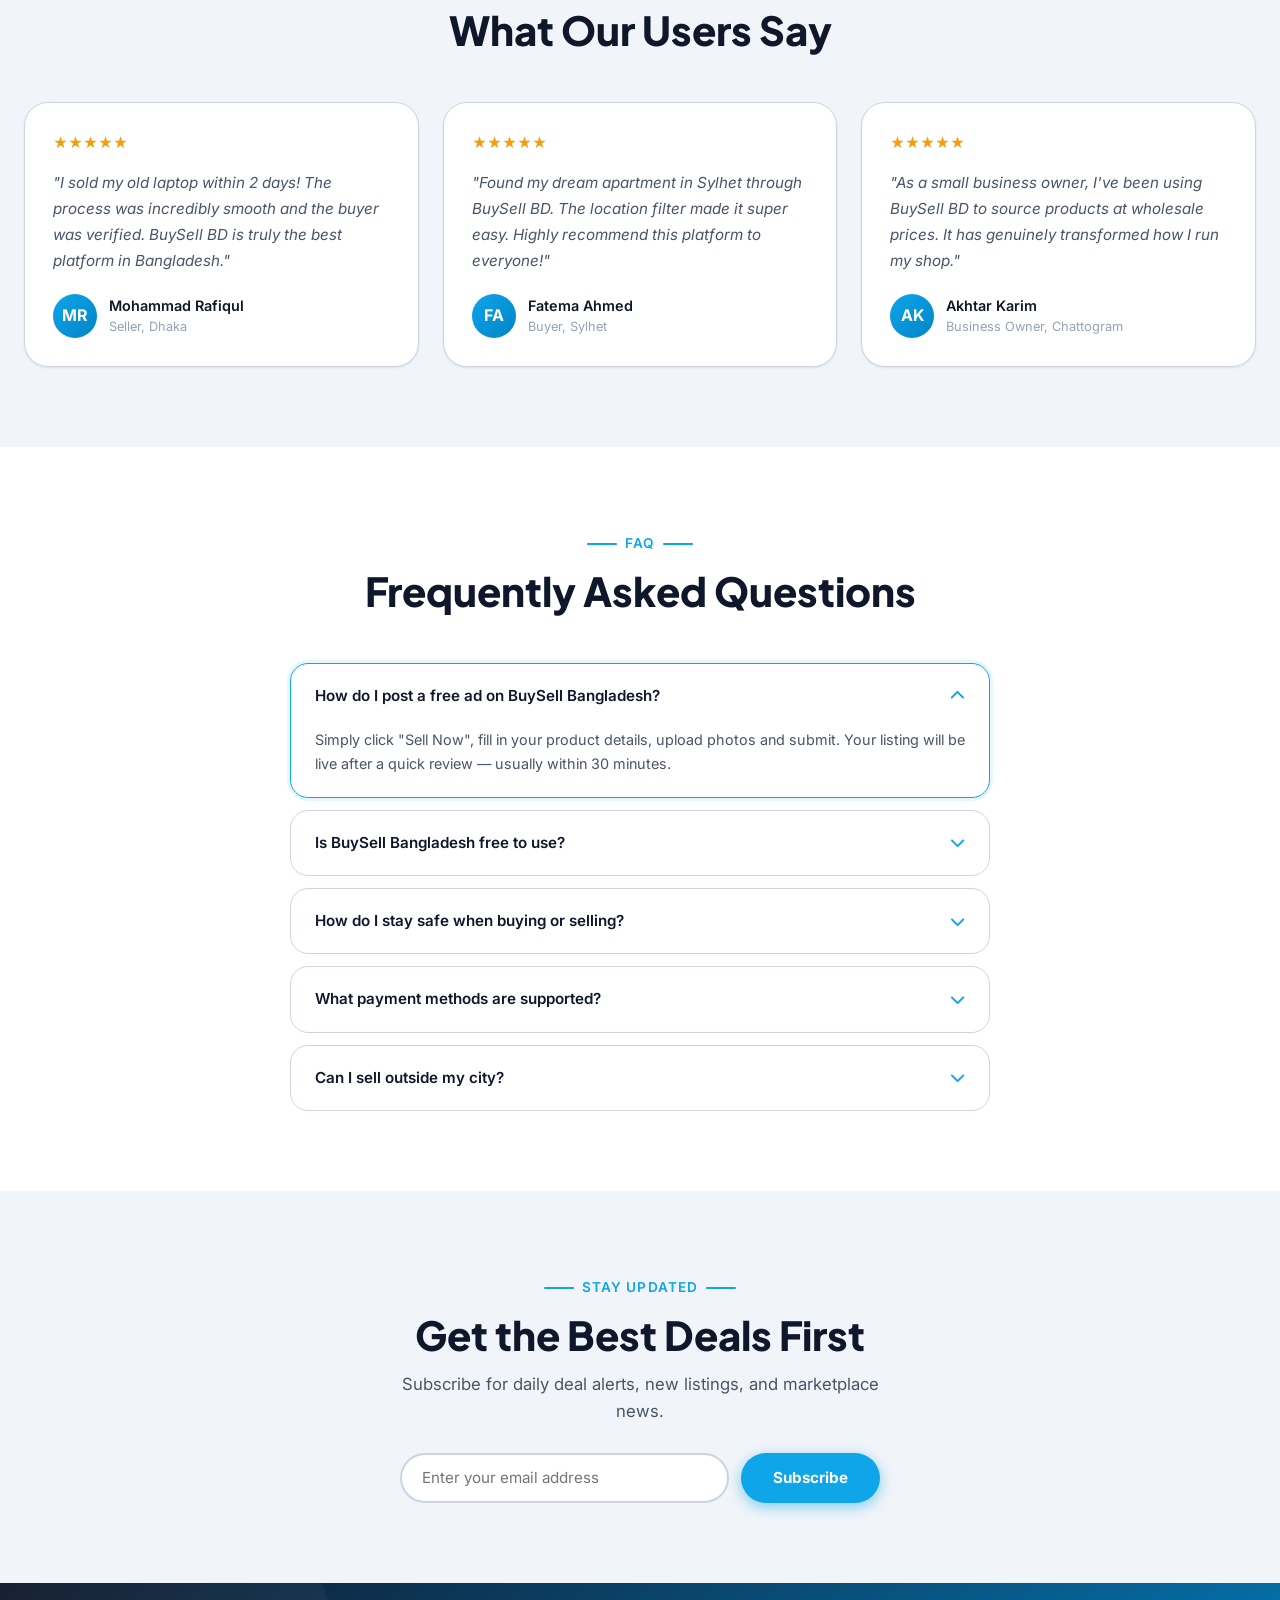
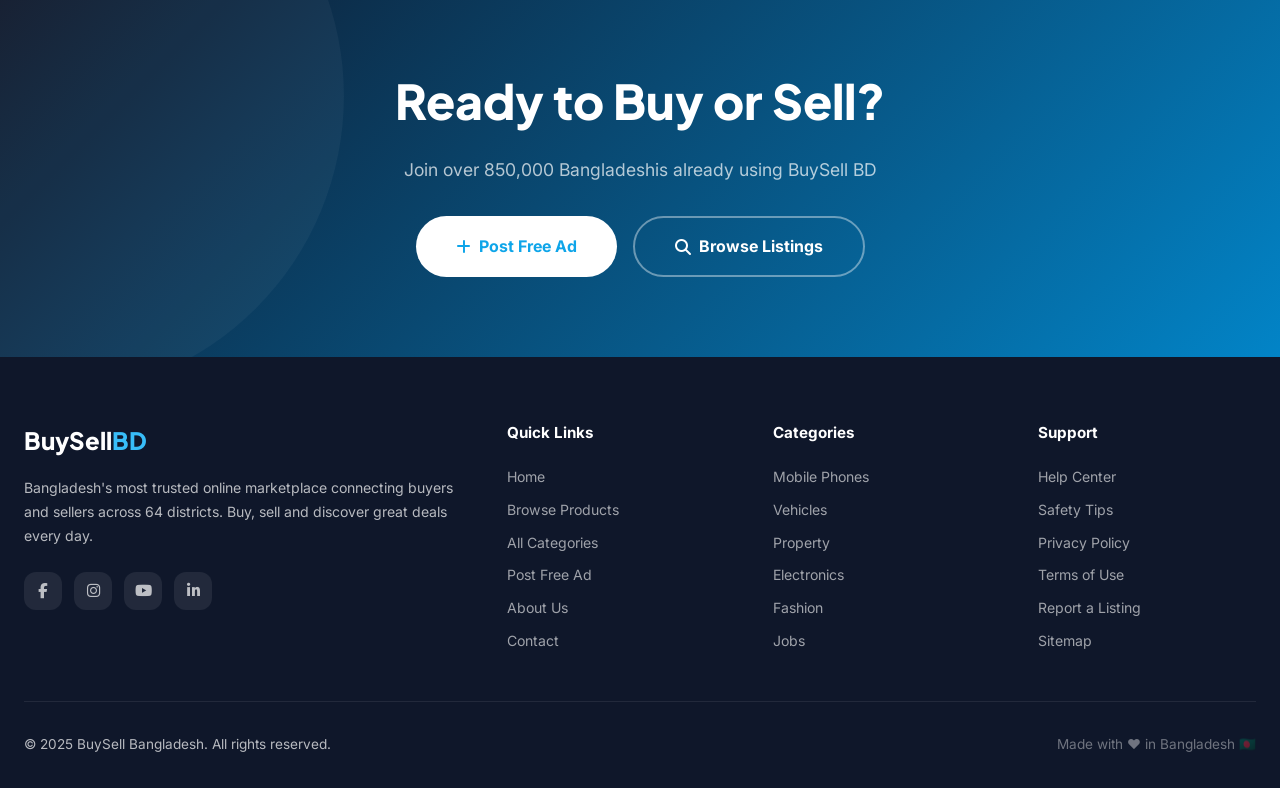
==== commit 53d80931: "Add files via upload" ====
--- a/index.html
+++ b/index.html
@@ -1,1364 +1,668 @@
-<!doctype html>
-<html lang="en-GB">
+<!DOCTYPE html>
+<html lang="en">
 <head>
-<meta charset="utf-8">
-<meta name="viewport" content="width=device-width,initial-scale=1">
-<title>Site Coming Soon — YourSite</title>
-<meta name="description" content="We're building something brilliant. This page is under development — please come back later.">
-<meta name="theme-color" content="#6366f1">
-<link rel="icon" href="data:image/svg+xml,%3Csvg xmlns='http://www.w3.org/2000/svg' viewBox='0 0 100 100'%3E%3Ccircle cx='50' cy='50' r='48' fill='%236366f1'/%3E%3Cpath d='M30 60 L50 30 L70 60' stroke='%23fff' stroke-width='6' stroke-linecap='round' stroke-linejoin='round' fill='none'/%3E%3C/svg%3E">
-
-<!-- Structured Data -->
-<script type="application/ld+json">
-{
-  "@context": "https://schema.org",
-  "@type": "WebSite",
-  "name": "YourSite",
-  "url": "https://yoursite.com",
-  "description": "We're building something brilliant. This page is under development — please come back later."
-}
-</script>
-
-<style>
-/* ==================== Base & CSS Variables ==================== */
-:root {
-  --bg: #fafbfd;
-  --card: #ffffff;
-  --muted: #6b7280;
-  --accent-1: #6366f1;
-  --accent-2: #818cf8;
-  --glass: rgba(255, 255, 255, 0.6);
-  --glass-border: rgba(16, 24, 40, 0.06);
-  --text: #0f172a;
-  --radius: 14px;
-  --transition: 300ms cubic-bezier(0.2, 0.9, 0.2, 1);
-  --focus: 3px solid rgba(99, 102, 241, 0.18);
-  --success: #10b981;
-  --error: #ef4444;
-}
-
-/* ==================== Reset & Layout ==================== */
-*, *::before, *::after {
-  box-sizing: border-box;
-  margin: 0;
-  padding: 0;
-}
-
-html, body {
-  height: 100%;
-}
-
-body {
-  font-family: Inter, ui-sans-serif, system-ui, -apple-system, BlinkMacSystemFont, 'Segoe UI', Roboto, Oxygen, Ubuntu, Cantarell, sans-serif;
-  background: radial-gradient(1200px 600px at 10% 10%, rgba(99, 102, 241, 0.06), transparent),
-              linear-gradient(180deg, var(--bg), var(--bg));
-  color: var(--text);
-  -webkit-font-smoothing: antialiased;
-  -moz-osx-font-smoothing: grayscale;
-  line-height: 1.4;
-  padding: clamp(20px, 6vw, 48px);
-  transition: background var(--transition), color var(--transition);
-  display: flex;
-  align-items: center;
-  justify-content: center;
-}
-
-/* ==================== Main Container ==================== */
-.container {
-  width: 100%;
-  max-width: 980px;
-  background: linear-gradient(180deg, rgba(255, 255, 255, 0.6), rgba(255, 255, 255, 0.35));
-  backdrop-filter: blur(8px) saturate(120%);
-  border-radius: var(--radius);
-  border: 1px solid var(--glass-border);
-  box-shadow: 0 8px 30px rgba(2, 6, 23, 0.08);
-  padding: clamp(20px, 4vw, 48px);
-  display: grid;
-  grid-template-columns: 1fr 360px;
-  gap: 28px;
-  align-items: center;
-  transition: all var(--transition);
-}
-
-/* ==================== Responsive Breakpoints ==================== */
-
-/* Tablet landscape and below (880px) */
-@media (max-width: 880px) {
-  .container {
-    grid-template-columns: 1fr;
-    padding: clamp(16px, 4vw, 32px);
-    gap: 20px;
-  }
-  .illustration {
-    order: -1;
-  }
-  .right {
-    padding: 16px;
-  }
-}
-
-/* Tablet portrait (768px) */
-@media (max-width: 768px) {
-  body {
-    padding: clamp(16px, 4vw, 24px);
-  }
-  
-  .container {
-    padding: 20px;
-    gap: 18px;
-  }
-  
-  .header {
-    flex-direction: column;
-    gap: 12px;
-  }
-  
-  .brand {
-    flex-direction: row;
-    align-items: center;
-    gap: 10px;
-  }
-  
-  .title {
-    font-size: clamp(24px, 6vw, 36px);
-  }
-  
-  .sub {
-    font-size: clamp(14px, 3.5vw, 16px);
-  }
-  
-  .right {
-    padding: 16px;
-  }
-  
-  .countdown {
-    gap: 6px;
-  }
-  
-  .countdown .unit {
-    min-width: 60px;
-    padding: 8px 10px;
-  }
-  
-  .countdown .val {
-    font-size: 1.25rem;
-  }
-}
-
-/* Mobile landscape (640px) */
-@media (max-width: 640px) {
-  body {
-    padding: 12px;
-  }
-  
-  .container {
-    padding: 16px;
-    border-radius: 12px;
-    gap: 16px;
-  }
-  
-  .header {
-    gap: 10px;
-  }
-  
-  .brand svg {
-    width: 36px;
-    height: 36px;
-  }
-  
-  .title {
-    font-size: clamp(22px, 7vw, 28px);
-    margin: 4px 0;
-  }
-  
-  .sub {
-    font-size: 14px;
-    margin: 6px 0 12px 0;
-  }
-  
-  .illustration {
-    margin-top: 8px;
-  }
-  
-  .right {
-    padding: 14px;
-    gap: 10px;
-  }
-  
-  .countdown {
-    grid-template-columns: repeat(2, 1fr);
-    gap: 6px;
-  }
-  
-  .countdown .unit {
-    min-width: auto;
-    padding: 10px 8px;
-  }
-  
-  .countdown .val {
-    font-size: 1.5rem;
-  }
-  
-  .countdown .kv {
-    font-size: 10px;
-  }
-  
-  .form-label {
-    font-size: 15px;
-  }
-  
-  .input {
-    flex-direction: column;
-    gap: 8px;
-  }
-  
-  .input input[type="email"],
-  .input button {
-    width: 100%;
-  }
-  
-  .input button {
-    padding: 12px 14px;
-  }
-  
-  .footer {
-    flex-direction: column;
-    align-items: flex-start;
-    gap: 6px;
-  }
-}
-
-/* Mobile portrait (480px) */
-@media (max-width: 480px) {
-  body {
-    padding: 10px;
-  }
-  
-  .container {
-    padding: 14px;
-    gap: 14px;
-  }
-  
-  .brand svg {
-    width: 32px;
-    height: 32px;
-  }
-  
-  .brand strong {
-    font-size: 0.9rem;
-  }
-  
-  .title {
-    font-size: clamp(20px, 8vw, 26px);
-    line-height: 1.1;
-  }
-  
-  .sub {
-    font-size: 13px;
-  }
-  
-  .right {
-    padding: 12px;
-  }
-  
-  .badge {
-    font-size: 11px;
-    padding: 5px 9px;
-  }
-  
-  .countdown .unit {
-    padding: 8px 6px;
-    border-radius: 8px;
-  }
-  
-  .countdown .val {
-    font-size: 1.25rem;
-  }
-  
-  .form-label {
-    font-size: 14px;
-  }
-  
-  .helper {
-    font-size: 11px;
-  }
-  
-  .input input[type="email"] {
-    padding: 10px;
-    font-size: 14px;
-  }
-  
-  .input button {
-    padding: 11px 14px;
-    font-size: 14px;
-  }
-  
-  .socials a {
-    width: 36px;
-    height: 36px;
-  }
-  
-  .progress {
-    gap: 5px;
-  }
-  
-  .dot {
-    width: 7px;
-    height: 7px;
-  }
-  
-  .footer {
-    font-size: 11px;
-  }
-}
-
-/* Small mobile (360px) */
-@media (max-width: 360px) {
-  body {
-    padding: 8px;
-  }
-  
-  .container {
-    padding: 12px;
-    gap: 12px;
-  }
-  
-  .brand {
-    gap: 8px;
-  }
-  
-  .brand svg {
-    width: 28px;
-    height: 28px;
-  }
-  
-  .brand strong {
-    font-size: 0.85rem;
-  }
-  
-  .title {
-    font-size: 18px;
-  }
-  
-  .sub {
-    font-size: 12px;
-  }
-  
-  .right {
-    padding: 10px;
-    gap: 8px;
-  }
-  
-  .countdown {
-    gap: 5px;
-  }
-  
-  .countdown .unit {
-    padding: 6px 4px;
-    min-width: auto;
-  }
-  
-  .countdown .val {
-    font-size: 1.1rem;
-  }
-  
-  .countdown .kv {
-    font-size: 9px;
-    margin-top: 2px;
-  }
-  
-  .form-label {
-    font-size: 13px;
-  }
-  
-  .helper {
-    font-size: 10px;
-  }
-  
-  .input input[type="email"] {
-    padding: 9px;
-    font-size: 13px;
-  }
-  
-  .input button {
-    padding: 10px 12px;
-    font-size: 13px;
-  }
-  
-  .socials a {
-    width: 34px;
-    height: 34px;
-  }
-  
-  .socials svg {
-    width: 14px;
-    height: 14px;
-  }
-  
-  .progress .kv {
-    font-size: 11px;
-  }
-}
-
-/* Extra wide screens (1400px+) */
-@media (min-width: 1400px) {
-  .container {
-    max-width: 1200px;
-    padding: clamp(32px, 5vw, 60px);
-    gap: 40px;
-  }
-  
-  .title {
-    font-size: clamp(36px, 4vw, 52px);
-  }
-  
-  .sub {
-    font-size: clamp(16px, 2vw, 18px);
-  }
-  
-  .right {
-    padding: 24px;
-  }
-  
-  .countdown .unit {
-    min-width: 80px;
-    padding: 14px 16px;
-  }
-  
-  .countdown .val {
-    font-size: 2rem;
-  }
-}
-
-/* Landscape orientation adjustments */
-@media (max-height: 600px) and (orientation: landscape) {
-  body {
-    padding: 12px;
-  }
-  
-  .container {
-    padding: 16px;
-    gap: 16px;
-  }
-  
-  .illustration {
-    max-width: 400px;
-  }
-  
-  .title {
-    font-size: clamp(20px, 4vw, 32px);
-    margin: 4px 0;
-  }
-  
-  .sub {
-    font-size: 14px;
-    margin: 4px 0 8px 0;
-  }
-  
-  .right {
-    padding: 12px;
-    gap: 8px;
-  }
-  
-  .countdown {
-    gap: 6px;
-  }
-  
-  .countdown .unit {
-    padding: 6px 8px;
-  }
-  
-  .countdown .val {
-    font-size: 1.2rem;
-  }
-  
-  .countdown .kv {
-    font-size: 10px;
-  }
-}
-
-/* ==================== Header & Branding ==================== */
-.header {
-  display: flex;
-  gap: 16px;
-  align-items: flex-start;
-}
-
-.brand {
-  display: flex;
-  gap: 12px;
-  align-items: center;
-}
-
-.brand strong {
-  display: block;
-  font-size: 1rem;
-  letter-spacing: 0.2px;
-}
-
-.title {
-  font-size: clamp(28px, 4.5vw, 44px);
-  margin: 6px 0;
-  font-weight: 700;
-  line-height: 1.02;
-  background: linear-gradient(135deg, var(--text) 0%, var(--accent-1) 100%);
-  -webkit-background-clip: text;
-  -webkit-text-fill-color: transparent;
-  background-clip: text;
-}
-
-.sub {
-  color: var(--muted);
-  margin: 8px 0 16px 0;
-  font-size: clamp(14px, 2.2vw, 16px);
-}
-
-/* ==================== Illustration ==================== */
-.illustration {
-  margin-top: 14px;
-  animation: float 3s ease-in-out infinite;
-}
-
-@keyframes float {
-  0%, 100% {
-    transform: translateY(0);
-  }
-  50% {
-    transform: translateY(-10px);
-  }
-}
-
-.illustration svg {
-  width: 100%;
-  height: auto;
-}
-
-/* ==================== Right Column (Form Area) ==================== */
-.right {
-  background: linear-gradient(180deg, var(--glass), rgba(255, 255, 255, 0.02));
-  border-radius: 12px;
-  padding: 18px;
-  border: 1px solid var(--glass-border);
-  display: flex;
-  flex-direction: column;
-  gap: 12px;
-}
-
-/* ==================== Badge ==================== */
-.badge {
-  display: inline-block;
-  padding: 6px 10px;
-  border-radius: 999px;
-  font-weight: 600;
-  font-size: 12px;
-  color: var(--accent-1);
-  border: 1px solid rgba(99, 102, 241, 0.2);
-  background: linear-gradient(180deg, rgba(99, 102, 241, 0.06), transparent);
-  animation: pulse 2s ease-in-out infinite;
-}
-
-@keyframes pulse {
-  0%, 100% {
-    opacity: 1;
-  }
-  50% {
-    opacity: 0.7;
-  }
-}
-
-/* ==================== Countdown Timer ==================== */
-.countdown {
-  display: flex;
-  gap: 8px;
-  align-items: center;
-  flex-wrap: wrap;
-  margin-top: 8px;
-}
-
-.countdown .unit {
-  background: linear-gradient(180deg, rgba(255, 255, 255, 0.6), rgba(255, 255, 255, 0.45));
-  padding: 10px 12px;
-  border-radius: 10px;
-  min-width: 66px;
-  text-align: center;
-  font-weight: 600;
-  font-size: 0.95rem;
-  border: 1px solid var(--glass-border);
-}
-
-.countdown .val {
-  display: block;
-  color: var(--accent-1);
-  font-size: 1.5rem;
-  font-weight: 700;
-}
-
-.countdown .kv {
-  display: block;
-  font-size: 11px;
-  text-transform: uppercase;
-  margin-top: 4px;
-  color: var(--muted);
-  font-weight: 600;
-}
-
-/* ==================== Form Styles ==================== */
-form {
-  display: flex;
-  flex-direction: column;
-  gap: 10px;
-}
-
-.form-label {
-  font-size: 16px;
-  font-weight: 600;
-  margin: 6px 0 0 0;
-}
-
-.input {
-  display: flex;
-  gap: 8px;
-  align-items: center;
-}
-
-.input input[type="email"] {
-  flex: 1;
-  padding: 10px 12px;
-  border-radius: 10px;
-  border: 1px solid var(--glass-border);
-  background: transparent;
-  color: var(--text);
-  outline: none;
-  font-size: 14px;
-  transition: all var(--transition);
-}
-
-.input input[type="email"]:focus {
-  box-shadow: var(--focus);
-  border-color: var(--accent-1);
-}
-
-.input button {
-  padding: 10px 14px;
-  border-radius: 10px;
-  border: 0;
-  background: linear-gradient(90deg, var(--accent-1), var(--accent-2));
-  color: white;
-  font-weight: 700;
-  cursor: pointer;
-  transition: all var(--transition);
-  white-space: nowrap;
-}
-
-.input button:hover {
-  transform: translateY(-2px);
-  box-shadow: 0 4px 12px rgba(99, 102, 241, 0.3);
-}
-
-.input button:focus {
-  box-shadow: var(--focus);
-}
-
-.input button:disabled {
-  opacity: 0.6;
-  cursor: not-allowed;
-  transform: none;
-}
-
-/* ==================== Form Messages ==================== */
-.helper {
-  font-size: 12px;
-  color: var(--muted);
-  margin-top: 6px;
-}
-
-.success {
-  color: #0f5132;
-  background: #d1fae5;
-  padding: 8px;
-  border-radius: 8px;
-  font-size: 13px;
-  border: 1px solid var(--success);
-}
-
-.error {
-  color: #7f1d1d;
-  background: #fee2e2;
-  padding: 8px;
-  border-radius: 8px;
-  font-size: 13px;
-  border: 1px solid var(--error);
-}
-
-/* ==================== Social Links ==================== */
-.socials {
-  display: flex;
-  gap: 10px;
-  align-items: center;
-  margin-top: 6px;
-}
-
-.socials a {
-  display: inline-flex;
-  align-items: center;
-  justify-content: center;
-  width: 40px;
-  height: 40px;
-  border-radius: 10px;
-  border: 1px solid var(--glass-border);
-  background: var(--glass);
-  text-decoration: none;
-  color: var(--text);
-  transition: all var(--transition);
-}
-
-.socials a:hover {
-  transform: translateY(-3px);
-  box-shadow: 0 4px 12px rgba(0, 0, 0, 0.1);
-  background: linear-gradient(90deg, var(--accent-1), var(--accent-2));
-  color: white;
-}
-
-.socials a:focus {
-  box-shadow: var(--focus);
-}
-
-/* ==================== Progress Indicator ==================== */
-.progress {
-  display: inline-flex;
-  gap: 6px;
-  align-items: center;
-  margin-top: 10px;
-}
-
-.dot {
-  width: 8px;
-  height: 8px;
-  border-radius: 999px;
-  background: linear-gradient(180deg, var(--accent-1), var(--accent-2));
-  opacity: 0.18;
-  transform: translateY(0);
-  animation: bounce 1.2s infinite ease-in-out;
-}
-
-.dot:nth-child(2) {
-  animation-delay: 0.15s;
-}
-
-.dot:nth-child(3) {
-  animation-delay: 0.3s;
-}
-
-@keyframes bounce {
-  0% {
-    opacity: 0.18;
-    transform: translateY(0);
-  }
-  50% {
-    opacity: 1;
-    transform: translateY(-8px);
-  }
-  100% {
-    opacity: 0.18;
-    transform: translateY(0);
-  }
-}
-
-/* ==================== Footer ==================== */
-.footer {
-  margin-top: 12px;
-  font-size: 12px;
-  color: var(--muted);
-  display: flex;
-  justify-content: space-between;
-  align-items: center;
-  gap: 10px;
-  flex-wrap: wrap;
-}
-
-.footer a {
-  color: var(--accent-1);
-  text-decoration: none;
-  transition: all var(--transition);
-}
-
-.footer a:hover {
-  text-decoration: underline;
-}
-
-/* ==================== Utility Classes ==================== */
-.sr-only {
-  position: absolute;
-  width: 1px;
-  height: 1px;
-  padding: 0;
-  margin: -1px;
-  overflow: hidden;
-  clip: rect(0, 0, 0, 0);
-  border: 0;
-}
-
-.hidden {
-  display: none !important;
-}
-
-.kv {
-  font-size: 12px;
-  color: var(--muted);
-}
-
-/* ==================== Focus Visible ==================== */
-:focus-visible {
-  outline: var(--focus);
-  outline-offset: 2px;
-}
-
-button:focus,
-a:focus,
-input:focus {
-  outline: none;
-}
-
-/* ==================== No-JS Fallback ==================== */
-.no-js-fallback {
-  max-width: 720px;
-  margin: 0 auto;
-  background: #fff;
-  padding: 20px;
-  border-radius: 12px;
-  border: 1px solid #eee;
-}
-
-.no-js-fallback h1 {
-  margin: 0 0 8px 0;
-  font-size: 22px;
-}
-
-.no-js-fallback p {
-  margin: 0 0 12px 0;
-  color: #555;
-}
-</style>
+  <meta charset="UTF-8"/>
+  <meta name="viewport" content="width=device-width, initial-scale=1.0"/>
+  <title>BuySell Bangladesh — Buy & Sell Anything Online</title>
+  <meta name="description" content="Bangladesh's premier marketplace to buy and sell anything. Find deals on electronics, vehicles, property, fashion and more across Dhaka, Chattogram, Sylhet and all over Bangladesh."/>
+  <meta property="og:title" content="BuySell Bangladesh"/>
+  <meta property="og:description" content="Bangladesh's #1 Online Marketplace"/>
+  <meta property="og:type" content="website"/>
+  <link rel="stylesheet" href="https://cdnjs.cloudflare.com/ajax/libs/font-awesome/6.5.0/css/all.min.css"/>
+  <link rel="stylesheet" href="css/style.css"/>
 </head>
 <body>
-  <!-- No-JS Fallback -->
-  <noscript>
-    <div class="no-js-fallback">
-      <h1>We're building something brilliant.</h1>
-      <p>This page is under development — please come back later. JavaScript appears to be disabled. Please revisit later or contact us at <a href="mailto:hello@yoursite.com">woridabdullah.com</a>.</p>
-    </div>
-  </noscript>
-
-  <main class="container" role="main" aria-labelledby="pageTitle">
-    <!-- Left Column: Branding + Illustration -->
-    <section aria-label="Coming soon information">
-      <div class="header">
-        <div class="brand" aria-hidden="true">
-          <!-- Brand Logo -->
-          <svg width="44" height="44" viewBox="0 0 100 100" fill="none" xmlns="http://www.w3.org/2000/svg">
-            <defs>
-              <linearGradient id="brandGrad" x1="0" x2="1">
-                <stop offset="0" stop-color="#6366f1"/>
-                <stop offset="1" stop-color="#818cf8"/>
-              </linearGradient>
-            </defs>
-            <rect x="6" y="6" width="88" height="88" rx="18" fill="url(#brandGrad)"/>
-            <path d="M28 62 L50 34 L72 62" stroke="#fff" stroke-width="6" stroke-linecap="round" stroke-linejoin="round" fill="none"/>
-          </svg>
-        </div>
-        <div style="flex:1">
-          <strong id="siteName" style="display:block">YourSite</strong>
-          <h1 id="pageTitle" class="title">We're building something brilliant.</h1>
-          <p class="sub">This page is under development — please come back later.</p>
-        </div>
-      </div>
-
-      <!-- Animated Illustration -->
-      <div class="illustration">
-        <svg viewBox="0 0 640 360" width="100%" height="auto" role="img" aria-labelledby="illTitle illDesc" preserveAspectRatio="xMidYMid meet">
-          <title id="illTitle">Work in progress illustration</title>
-          <desc id="illDesc">An animated crane lifting blocks — symbolic of building progress.</desc>
-          <defs>
-            <linearGradient id="gradA" x1="0" x2="1">
-              <stop offset="0" stop-color="#6366f1"/>
-              <stop offset="1" stop-color="#818cf8"/>
-            </linearGradient>
-          </defs>
-
-          <!-- Ground -->
-          <rect x="0" y="320" width="640" height="40" fill="rgba(15,23,42,0.06)"/>
-
-          <!-- Building Blocks -->
-          <rect x="120" y="240" width="80" height="80" fill="url(#gradA)" opacity="0.8" rx="8">
-            <animate attributeName="y" values="240;235;240" dur="2s" repeatCount="indefinite"/>
-          </rect>
-          <rect x="230" y="200" width="80" height="120" fill="url(#gradA)" opacity="0.9" rx="8">
-            <animate attributeName="y" values="200;195;200" dur="2.5s" repeatCount="indefinite"/>
-          </rect>
-          <rect x="340" y="160" width="80" height="160" fill="url(#gradA)" rx="8">
-            <animate attributeName="y" values="160;155;160" dur="3s" repeatCount="indefinite"/>
-          </rect>
-
-          <!-- Crane -->
-          <g transform="translate(450,0)">
-            <rect x="30" y="80" width="36" height="240" rx="6" fill="#0f172a" opacity="0.08"/>
-            <g transform="translate(0,6)">
-              <!-- Crane Arm -->
-              <rect x="66" y="64" width="140" height="12" rx="6" fill="url(#gradA)"/>
-              <!-- Cable -->
-              <line x1="190" y1="76" x2="190" y2="180" stroke="#0f172a" stroke-width="3" opacity="0.6"/>
-              <!-- Lifting Block -->
-              <rect id="liftBlock" x="160" y="176" width="60" height="50" rx="6" fill="#111827" opacity="0.95">
-                <animate attributeName="y" values="176;140;176" dur="3.6s" repeatCount="indefinite"/>
-              </rect>
-              <!-- Rotating Gear -->
-              <g transform="translate(40,220)">
-                <circle cx="0" cy="0" r="18" fill="none" stroke="#0f172a" stroke-opacity="0.08" stroke-width="8"/>
-                <g id="gear">
-                  <circle cx="0" cy="0" r="10" fill="#0f172a" opacity="0.08"/>
-                  <animateTransform attributeName="transform" type="rotate" from="0" to="360" dur="6s" repeatCount="indefinite"/>
-                </g>
-              </g>
-            </g>
-          </g>
-        </svg>
-      </div>
-    </section>
-
-    <!-- Right Column: Form & Controls -->
-    <aside class="right" aria-labelledby="notifyTitle">
-      <!-- Badge -->
-      <div style="display:flex;justify-content:flex-start;align-items:center;">
-        <div class="badge" id="statusBadge" aria-hidden="true">Work in progress</div>
-      </div>
-
-      <!-- Countdown -->
-      <div id="countdownWrap" aria-live="polite" aria-atomic="true">
-        <div class="countdown" id="countdown"></div>
-      </div>
-
-      <!-- Form Section -->
-      <div style="margin-top:6px">
-        <h2 id="notifyTitle" class="form-label">Notify me when it launches</h2>
-        <p class="helper">We'll send one short email when the site goes live. No spam — unsubscribe anytime.</p>
-      </div>
-
-      <!-- Email Form -->
-      <form id="notifyForm" novalidate aria-describedby="formHelp">
-        <div class="input">
-          <label for="email" class="sr-only">Email address</label>
-          <input 
-            id="email" 
-            name="email" 
-            type="email" 
-            inputmode="email" 
-            placeholder="your.email@example.com" 
-            aria-required="true"
-            aria-label="Email address"
-          >
-          <button type="submit" aria-label="Notify me">Notify me</button>
-        </div>
-        <div id="formHelp" class="helper">Configure emailEndpoint in the script to connect with Mailchimp, Formspark, or Netlify Forms.</div>
-        <div id="formFeedback" role="status" aria-live="polite"></div>
+
+<!-- Loading Screen -->
+<div id="loading-screen">
+  <div class="loader-logo">BuySell<span>BD</span></div>
+  <div class="loader-bar"><div class="loader-bar-inner"></div></div>
+  <p style="margin-top:1rem;color:#94A3B8;font-size:0.85rem;">Loading your marketplace...</p>
+</div>
+
+<!-- Navbar -->
+<nav class="navbar">
+  <div class="nav-container">
+    <a href="index.html" class="nav-logo">BuySell<span>BD</span></a>
+    <div class="nav-search search-with-suggestions">
+      <input type="text" placeholder="Search products, locations, categories..."/>
+      <button class="nav-search-btn" onclick="window.location='products.html'">
+        <i class="fas fa-search"></i> Search
+      </button>
+    </div>
+    <div class="nav-links">
+      <a href="index.html" class="nav-link active">Home</a>
+      <a href="products.html" class="nav-link">Browse</a>
+      <a href="categories.html" class="nav-link">Categories</a>
+      <a href="about.html" class="nav-link">About</a>
+      <a href="contact.html" class="nav-link">Contact</a>
+    </div>
+    <div style="display:flex;align-items:center;gap:0.5rem;flex-shrink:0;">
+      <button class="nav-icon-btn" title="Wishlist">
+        <i class="far fa-heart"></i>
+        <span class="nav-badge">3</span>
+      </button>
+      <a href="sell.html" class="nav-sell-btn">
+        <i class="fas fa-plus"></i> Sell Now
+      </a>
+    </div>
+    <button class="hamburger" id="hamburger" aria-label="Menu">
+      <span></span><span></span><span></span>
+    </button>
+  </div>
+</nav>
+<div class="mobile-menu" id="mobile-menu">
+  <a href="index.html" class="nav-link">Home</a>
+  <a href="products.html" class="nav-link">Browse Products</a>
+  <a href="categories.html" class="nav-link">Categories</a>
+  <a href="sell.html" class="nav-link">Post Free Ad</a>
+  <a href="about.html" class="nav-link">About Us</a>
+  <a href="contact.html" class="nav-link">Contact</a>
+</div>
+
+<!-- Hero -->
+<section class="hero">
+  <div class="hero-bg-shapes">
+    <div class="hero-shape"></div>
+    <div class="hero-shape"></div>
+    <div class="hero-shape"></div>
+    <div class="hero-shape"></div>
+  </div>
+  <div class="hero-content">
+    <div class="hero-badge"><i class="fas fa-star"></i> Bangladesh's #1 Marketplace</div>
+    <h1 class="hero-title">
+      Buy & Sell <span class="highlight">Anything</span><br/>Across Bangladesh
+    </h1>
+    <p class="hero-subtitle">From Dhaka to Cox's Bazar — find millions of listings at the best prices</p>
+
+    <div class="hero-search-box search-with-suggestions" style="position:relative;">
+      <input type="text" placeholder="What are you looking for today?" id="hero-search"/>
+      <select class="hero-search-select" id="hero-location">
+        <option value="">All Bangladesh</option>
+        <option>Dhaka</option>
+        <option>Chattogram</option>
+        <option>Sylhet</option>
+        <option>Rajshahi</option>
+        <option>Khulna</option>
+        <option>Barishal</option>
+        <option>Rangpur</option>
+        <option>Mymensingh</option>
+        <option>Cox's Bazar</option>
+        <option>Gazipur</option>
+        <option>Narayanganj</option>
+      </select>
+      <button class="hero-search-btn" onclick="window.location='products.html'">
+        <i class="fas fa-search"></i> Search Now
+      </button>
+    </div>
+
+    <div class="hero-quick-cats">
+      <span class="quick-cat" onclick="window.location='products.html?cat=Mobiles'"><i class="fas fa-mobile-alt"></i> Mobiles</span>
+      <span class="quick-cat" onclick="window.location='products.html?cat=Vehicles'"><i class="fas fa-car"></i> Vehicles</span>
+      <span class="quick-cat" onclick="window.location='products.html?cat=Property'"><i class="fas fa-home"></i> Property</span>
+      <span class="quick-cat" onclick="window.location='products.html?cat=Electronics'"><i class="fas fa-laptop"></i> Electronics</span>
+      <span class="quick-cat" onclick="window.location='products.html?cat=Jobs'"><i class="fas fa-briefcase"></i> Jobs</span>
+      <span class="quick-cat" onclick="window.location='products.html?cat=Fashion'"><i class="fas fa-tshirt"></i> Fashion</span>
+    </div>
+
+    <div class="hero-stats">
+      <div class="hero-stat">
+        <span class="hero-stat-num">2.4M+</span>
+        <span class="hero-stat-label">Active Listings</span>
+      </div>
+      <div class="hero-stat">
+        <span class="hero-stat-num">850K+</span>
+        <span class="hero-stat-label">Registered Users</span>
+      </div>
+      <div class="hero-stat">
+        <span class="hero-stat-num">64</span>
+        <span class="hero-stat-label">Districts Covered</span>
+      </div>
+    </div>
+  </div>
+</section>
+
+<!-- Categories -->
+<section class="section">
+  <div class="container">
+    <div class="section-header reveal">
+      <div class="section-eyebrow">Shop by Category</div>
+      <h2 class="section-title">Browse Popular Categories</h2>
+      <p class="section-subtitle">Find exactly what you need from our wide range of categories</p>
+    </div>
+    <div class="categories-grid">
+      <div class="cat-card reveal" style="animation-delay:0ms">
+        <div class="cat-icon"><i class="fas fa-mobile-alt"></i></div>
+        <div class="cat-name">Mobile Phones</div>
+        <div class="cat-count">48,200+ ads</div>
+      </div>
+      <div class="cat-card reveal" style="animation-delay:60ms">
+        <div class="cat-icon"><i class="fas fa-laptop"></i></div>
+        <div class="cat-name">Laptops</div>
+        <div class="cat-count">22,100+ ads</div>
+      </div>
+      <div class="cat-card reveal" style="animation-delay:120ms">
+        <div class="cat-icon"><i class="fas fa-car"></i></div>
+        <div class="cat-name">Vehicles</div>
+        <div class="cat-count">31,500+ ads</div>
+      </div>
+      <div class="cat-card reveal" style="animation-delay:180ms">
+        <div class="cat-icon"><i class="fas fa-motorcycle"></i></div>
+        <div class="cat-name">Motorcycles</div>
+        <div class="cat-count">18,700+ ads</div>
+      </div>
+      <div class="cat-card reveal" style="animation-delay:240ms">
+        <div class="cat-icon"><i class="fas fa-home"></i></div>
+        <div class="cat-name">Property</div>
+        <div class="cat-count">56,300+ ads</div>
+      </div>
+      <div class="cat-card reveal" style="animation-delay:300ms">
+        <div class="cat-icon"><i class="fas fa-tshirt"></i></div>
+        <div class="cat-name">Fashion</div>
+        <div class="cat-count">94,800+ ads</div>
+      </div>
+      <div class="cat-card reveal" style="animation-delay:360ms">
+        <div class="cat-icon"><i class="fas fa-blender"></i></div>
+        <div class="cat-name">Home Appliances</div>
+        <div class="cat-count">29,400+ ads</div>
+      </div>
+      <div class="cat-card reveal" style="animation-delay:420ms">
+        <div class="cat-icon"><i class="fas fa-couch"></i></div>
+        <div class="cat-name">Furniture</div>
+        <div class="cat-count">15,200+ ads</div>
+      </div>
+      <div class="cat-card reveal" style="animation-delay:480ms">
+        <div class="cat-icon"><i class="fas fa-book"></i></div>
+        <div class="cat-name">Books</div>
+        <div class="cat-count">8,900+ ads</div>
+      </div>
+      <div class="cat-card reveal" style="animation-delay:540ms">
+        <div class="cat-icon"><i class="fas fa-futbol"></i></div>
+        <div class="cat-name">Sports</div>
+        <div class="cat-count">11,600+ ads</div>
+      </div>
+      <div class="cat-card reveal" style="animation-delay:600ms">
+        <div class="cat-icon"><i class="fas fa-briefcase"></i></div>
+        <div class="cat-name">Jobs</div>
+        <div class="cat-count">72,500+ ads</div>
+      </div>
+      <div class="cat-card reveal" style="animation-delay:660ms">
+        <div class="cat-icon"><i class="fas fa-seedling"></i></div>
+        <div class="cat-name">Agriculture</div>
+        <div class="cat-count">9,300+ ads</div>
+      </div>
+    </div>
+    <div style="text-align:center;margin-top:2rem;" class="reveal">
+      <a href="categories.html" class="btn btn-primary">View All Categories <i class="fas fa-arrow-right"></i></a>
+    </div>
+  </div>
+</section>
+
+<!-- Trending Products -->
+<section class="section section-alt">
+  <div class="container">
+    <div class="section-header reveal">
+      <div class="section-eyebrow">Hot Right Now</div>
+      <h2 class="section-title">Trending Products</h2>
+      <p class="section-subtitle">The most viewed listings in Bangladesh this week</p>
+    </div>
+    <div class="products-grid">
+      <!-- Product 1 -->
+      <a href="product.html" class="product-card reveal" data-name="iPhone 14 Pro" data-category="Mobiles" data-location="Dhaka" data-price="95000">
+        <div class="product-img-wrap">
+          <div style="width:100%;height:100%;background:linear-gradient(135deg,#e0f2fe,#bae6fd);display:flex;align-items:center;justify-content:center;font-size:4rem;">📱</div>
+          <span class="product-badge featured">Featured</span>
+          <button class="product-wishlist" onclick="event.preventDefault()"><i class="far fa-heart"></i></button>
+        </div>
+        <div class="product-body">
+          <div class="product-price">৳ 95,000</div>
+          <div class="product-name">Apple iPhone 14 Pro 256GB — Deep Purple</div>
+          <div class="product-meta">
+            <i class="fas fa-map-marker-alt"></i> Gulshan, Dhaka &nbsp;|&nbsp;
+            <i class="fas fa-tag"></i> Used — Like New
+          </div>
+        </div>
+        <div class="product-footer">
+          <div class="product-seller">
+            <div class="seller-avatar">RK</div>
+            <span class="seller-name">Rakib K.</span>
+          </div>
+          <span class="product-date">2 hrs ago</span>
+        </div>
+      </a>
+      <!-- Product 2 -->
+      <a href="product.html" class="product-card reveal" data-name="Dell Laptop" data-category="Laptops" data-location="Chattogram" data-price="55000">
+        <div class="product-img-wrap">
+          <div style="width:100%;height:100%;background:linear-gradient(135deg,#dbeafe,#bfdbfe);display:flex;align-items:center;justify-content:center;font-size:4rem;">💻</div>
+          <span class="product-badge new">New</span>
+          <button class="product-wishlist" onclick="event.preventDefault()"><i class="far fa-heart"></i></button>
+        </div>
+        <div class="product-body">
+          <div class="product-price">৳ 55,000</div>
+          <div class="product-name">Dell Inspiron 15 Core i5 12th Gen 8GB RAM</div>
+          <div class="product-meta">
+            <i class="fas fa-map-marker-alt"></i> Agrabad, Chattogram &nbsp;|&nbsp;
+            <i class="fas fa-tag"></i> New
+          </div>
+        </div>
+        <div class="product-footer">
+          <div class="product-seller">
+            <div class="seller-avatar">SA</div>
+            <span class="seller-name">Sadia A.</span>
+          </div>
+          <span class="product-date">5 hrs ago</span>
+        </div>
+      </a>
+      <!-- Product 3 -->
+      <a href="product.html" class="product-card reveal" data-name="Honda CB Hornet" data-category="Motorcycles" data-location="Rajshahi" data-price="185000">
+        <div class="product-img-wrap">
+          <div style="width:100%;height:100%;background:linear-gradient(135deg,#f0fdf4,#bbf7d0);display:flex;align-items:center;justify-content:center;font-size:4rem;">🏍️</div>
+          <button class="product-wishlist" onclick="event.preventDefault()"><i class="far fa-heart"></i></button>
+        </div>
+        <div class="product-body">
+          <div class="product-price">৳ 1,85,000</div>
+          <div class="product-name">Honda CB Hornet 160R 2022 — Excellent Condition</div>
+          <div class="product-meta">
+            <i class="fas fa-map-marker-alt"></i> Rajshahi Sadar &nbsp;|&nbsp;
+            <i class="fas fa-tag"></i> Used
+          </div>
+        </div>
+        <div class="product-footer">
+          <div class="product-seller">
+            <div class="seller-avatar">TH</div>
+            <span class="seller-name">Tanvir H.</span>
+          </div>
+          <span class="product-date">1 day ago</span>
+        </div>
+      </a>
+      <!-- Product 4 -->
+      <a href="product.html" class="product-card reveal" data-name="Samsung AC" data-category="Appliances" data-location="Sylhet" data-price="42000">
+        <div class="product-img-wrap">
+          <div style="width:100%;height:100%;background:linear-gradient(135deg,#fef3c7,#fde68a);display:flex;align-items:center;justify-content:center;font-size:4rem;">❄️</div>
+          <span class="product-badge featured">Featured</span>
+          <button class="product-wishlist" onclick="event.preventDefault()"><i class="far fa-heart"></i></button>
+        </div>
+        <div class="product-body">
+          <div class="product-price">৳ 42,000</div>
+          <div class="product-name">Samsung 1.5 Ton Inverter AC — Energy Saving</div>
+          <div class="product-meta">
+            <i class="fas fa-map-marker-alt"></i> Zindabazar, Sylhet &nbsp;|&nbsp;
+            <i class="fas fa-tag"></i> Used — Good
+          </div>
+        </div>
+        <div class="product-footer">
+          <div class="product-seller">
+            <div class="seller-avatar">NI</div>
+            <span class="seller-name">Nadia I.</span>
+          </div>
+          <span class="product-date">3 hrs ago</span>
+        </div>
+      </a>
+      <!-- Product 5 -->
+      <a href="product.html" class="product-card reveal" data-name="Apartment Rent Dhaka" data-category="Property" data-location="Dhaka" data-price="25000">
+        <div class="product-img-wrap">
+          <div style="width:100%;height:100%;background:linear-gradient(135deg,#ede9fe,#ddd6fe);display:flex;align-items:center;justify-content:center;font-size:4rem;">🏢</div>
+          <button class="product-wishlist" onclick="event.preventDefault()"><i class="far fa-heart"></i></button>
+        </div>
+        <div class="product-body">
+          <div class="product-price">৳ 25,000/mo</div>
+          <div class="product-name">3 BHK Furnished Apartment for Rent — Mirpur 10</div>
+          <div class="product-meta">
+            <i class="fas fa-map-marker-alt"></i> Mirpur, Dhaka &nbsp;|&nbsp;
+            <i class="fas fa-home"></i> Apartment
+          </div>
+        </div>
+        <div class="product-footer">
+          <div class="product-seller">
+            <div class="seller-avatar">KR</div>
+            <span class="seller-name">Karim R.</span>
+          </div>
+          <span class="product-date">2 days ago</span>
+        </div>
+      </a>
+      <!-- Product 6 -->
+      <a href="product.html" class="product-card reveal" data-name="Sony Camera" data-category="Electronics" data-location="Khulna" data-price="38000">
+        <div class="product-img-wrap">
+          <div style="width:100%;height:100%;background:linear-gradient(135deg,#fce7f3,#fbcfe8);display:flex;align-items:center;justify-content:center;font-size:4rem;">📷</div>
+          <span class="product-badge new">New</span>
+          <button class="product-wishlist" onclick="event.preventDefault()"><i class="far fa-heart"></i></button>
+        </div>
+        <div class="product-body">
+          <div class="product-price">৳ 38,000</div>
+          <div class="product-name">Sony ZV-E10 Mirrorless Camera with 16-50mm Lens</div>
+          <div class="product-meta">
+            <i class="fas fa-map-marker-alt"></i> Khulna City &nbsp;|&nbsp;
+            <i class="fas fa-tag"></i> Brand New
+          </div>
+        </div>
+        <div class="product-footer">
+          <div class="product-seller">
+            <div class="seller-avatar">MB</div>
+            <span class="seller-name">Mehedi B.</span>
+          </div>
+          <span class="product-date">6 hrs ago</span>
+        </div>
+      </a>
+    </div>
+    <div style="text-align:center;margin-top:2.5rem;" class="reveal">
+      <a href="products.html" class="btn btn-primary">View All Listings <i class="fas fa-arrow-right"></i></a>
+    </div>
+  </div>
+</section>
+
+<!-- Locations -->
+<section class="section">
+  <div class="container">
+    <div class="section-header reveal">
+      <div class="section-eyebrow">Explore by Location</div>
+      <h2 class="section-title">Popular Locations in Bangladesh</h2>
+      <p class="section-subtitle">Browse listings near you across the country</p>
+    </div>
+    <div class="locations-grid">
+      <div class="location-card reveal" onclick="window.location='products.html?loc=Dhaka'">
+        <div class="location-card-img"><i class="fas fa-city"></i></div>
+        <div class="location-card-overlay">
+          <div class="location-name">Dhaka</div>
+          <div class="location-count">8,42,000 ads</div>
+        </div>
+      </div>
+      <div class="location-card reveal" onclick="window.location='products.html?loc=Chattogram'" style="background:linear-gradient(135deg,#0284C7,#0F172A)">
+        <div class="location-card-overlay">
+          <div class="location-name">Chattogram</div>
+          <div class="location-count">3,15,000 ads</div>
+        </div>
+      </div>
+      <div class="location-card reveal" onclick="window.location='products.html?loc=Sylhet'" style="background:linear-gradient(135deg,#059669,#0F172A)">
+        <div class="location-card-overlay">
+          <div class="location-name">Sylhet</div>
+          <div class="location-count">1,28,000 ads</div>
+        </div>
+      </div>
+      <div class="location-card reveal" onclick="window.location='products.html?loc=Rajshahi'" style="background:linear-gradient(135deg,#D97706,#0F172A)">
+        <div class="location-card-overlay">
+          <div class="location-name">Rajshahi</div>
+          <div class="location-count">98,000 ads</div>
+        </div>
+      </div>
+      <div class="location-card reveal" onclick="window.location='products.html?loc=Khulna'" style="background:linear-gradient(135deg,#7C3AED,#0F172A)">
+        <div class="location-card-overlay">
+          <div class="location-name">Khulna</div>
+          <div class="location-count">87,000 ads</div>
+        </div>
+      </div>
+      <div class="location-card reveal" onclick="window.location='products.html?loc=Barishal'" style="background:linear-gradient(135deg,#DB2777,#0F172A)">
+        <div class="location-card-overlay">
+          <div class="location-name">Barishal</div>
+          <div class="location-count">62,000 ads</div>
+        </div>
+      </div>
+      <div class="location-card reveal" onclick="window.location='products.html?loc=Rangpur'" style="background:linear-gradient(135deg,#0EA5E9,#065F46)">
+        <div class="location-card-overlay">
+          <div class="location-name">Rangpur</div>
+          <div class="location-count">54,000 ads</div>
+        </div>
+      </div>
+      <div class="location-card reveal" onclick="window.location='products.html?loc=Mymensingh'" style="background:linear-gradient(135deg,#B45309,#0F172A)">
+        <div class="location-card-overlay">
+          <div class="location-name">Mymensingh</div>
+          <div class="location-count">49,000 ads</div>
+        </div>
+      </div>
+      <div class="location-card reveal" onclick="window.location='products.html?loc=CoxsBazar'" style="background:linear-gradient(135deg,#0891B2,#047857)">
+        <div class="location-card-overlay">
+          <div class="location-name">Cox's Bazar</div>
+          <div class="location-count">38,000 ads</div>
+        </div>
+      </div>
+      <div class="location-card reveal" onclick="window.location='products.html?loc=Gazipur'" style="background:linear-gradient(135deg,#1D4ED8,#0F172A)">
+        <div class="location-card-overlay">
+          <div class="location-name">Gazipur</div>
+          <div class="location-count">71,000 ads</div>
+        </div>
+      </div>
+      <div class="location-card reveal" onclick="window.location='products.html?loc=Narayanganj'" style="background:linear-gradient(135deg,#BE185D,#0F172A)">
+        <div class="location-card-overlay">
+          <div class="location-name">Narayanganj</div>
+          <div class="location-count">55,000 ads</div>
+        </div>
+      </div>
+    </div>
+  </div>
+</section>
+
+<!-- Stats -->
+<section class="section section-alt stats-trigger">
+  <div class="container">
+    <div class="section-header reveal">
+      <div class="section-eyebrow">Our Numbers</div>
+      <h2 class="section-title">BuySell Bangladesh by the Numbers</h2>
+    </div>
+    <div class="stats-grid">
+      <div class="stat-card reveal">
+        <div class="stat-icon"><i class="fas fa-list"></i></div>
+        <span class="stat-num" data-target="2400000" data-suffix="+">0</span>
+        <div class="stat-label">Active Listings</div>
+      </div>
+      <div class="stat-card reveal">
+        <div class="stat-icon"><i class="fas fa-users"></i></div>
+        <span class="stat-num" data-target="850000" data-suffix="+">0</span>
+        <div class="stat-label">Registered Users</div>
+      </div>
+      <div class="stat-card reveal">
+        <div class="stat-icon"><i class="fas fa-handshake"></i></div>
+        <span class="stat-num" data-target="5200000" data-suffix="+">0</span>
+        <div class="stat-label">Successful Deals</div>
+      </div>
+      <div class="stat-card reveal">
+        <div class="stat-icon"><i class="fas fa-map-marker-alt"></i></div>
+        <span class="stat-num" data-target="64">0</span>
+        <div class="stat-label">Districts Covered</div>
+      </div>
+    </div>
+  </div>
+</section>
+
+<!-- Trust & Safety -->
+<section class="section">
+  <div class="container">
+    <div class="section-header reveal">
+      <div class="section-eyebrow">Why Choose Us</div>
+      <h2 class="section-title">Safe, Simple & Trusted</h2>
+    </div>
+    <div class="trust-grid">
+      <div class="trust-card reveal">
+        <div class="trust-icon"><i class="fas fa-shield-alt"></i></div>
+        <div class="trust-title">Verified Sellers</div>
+        <div class="trust-desc">Every seller goes through identity verification to keep our community safe and trustworthy.</div>
+      </div>
+      <div class="trust-card reveal">
+        <div class="trust-icon"><i class="fas fa-lock"></i></div>
+        <div class="trust-title">Secure Payments</div>
+        <div class="trust-desc">Pay safely with bKash, Nagad, or Rocket. Your money is protected until you receive your item.</div>
+      </div>
+      <div class="trust-card reveal">
+        <div class="trust-icon"><i class="fas fa-headset"></i></div>
+        <div class="trust-title">24/7 Support</div>
+        <div class="trust-desc">Our dedicated support team is always ready to help you with any buying or selling issue.</div>
+      </div>
+      <div class="trust-card reveal">
+        <div class="trust-icon"><i class="fas fa-undo"></i></div>
+        <div class="trust-title">Easy Returns</div>
+        <div class="trust-desc">Not satisfied with your purchase? Our dispute resolution team ensures a fair outcome.</div>
+      </div>
+    </div>
+    <div style="text-align:center;margin-top:2.5rem;" class="reveal">
+      <div class="payment-badges">
+        <span style="color:var(--gray-mid);font-size:0.9rem;">Accepted payments:</span>
+        <span class="payment-badge bkash">bKash</span>
+        <span class="payment-badge nagad">Nagad</span>
+        <span class="payment-badge rocket">Rocket</span>
+        <span class="payment-badge" style="color:var(--primary);">Bank Transfer</span>
+      </div>
+    </div>
+  </div>
+</section>
+
+<!-- Testimonials -->
+<section class="section section-alt">
+  <div class="container">
+    <div class="section-header reveal">
+      <div class="section-eyebrow">Real Stories</div>
+      <h2 class="section-title">What Our Users Say</h2>
+    </div>
+    <div class="testimonials-grid">
+      <div class="testimonial-card reveal">
+        <div class="testimonial-stars">★★★★★</div>
+        <p class="testimonial-text">"I sold my old laptop within 2 days! The process was incredibly smooth and the buyer was verified. BuySell BD is truly the best platform in Bangladesh."</p>
+        <div class="testimonial-author">
+          <div class="testimonial-avatar">MR</div>
+          <div>
+            <div class="testimonial-name">Mohammad Rafiqul</div>
+            <div class="testimonial-role">Seller, Dhaka</div>
+          </div>
+        </div>
+      </div>
+      <div class="testimonial-card reveal">
+        <div class="testimonial-stars">★★★★★</div>
+        <p class="testimonial-text">"Found my dream apartment in Sylhet through BuySell BD. The location filter made it super easy. Highly recommend this platform to everyone!"</p>
+        <div class="testimonial-author">
+          <div class="testimonial-avatar">FA</div>
+          <div>
+            <div class="testimonial-name">Fatema Ahmed</div>
+            <div class="testimonial-role">Buyer, Sylhet</div>
+          </div>
+        </div>
+      </div>
+      <div class="testimonial-card reveal">
+        <div class="testimonial-stars">★★★★★</div>
+        <p class="testimonial-text">"As a small business owner, I've been using BuySell BD to source products at wholesale prices. It has genuinely transformed how I run my shop."</p>
+        <div class="testimonial-author">
+          <div class="testimonial-avatar">AK</div>
+          <div>
+            <div class="testimonial-name">Akhtar Karim</div>
+            <div class="testimonial-role">Business Owner, Chattogram</div>
+          </div>
+        </div>
+      </div>
+    </div>
+  </div>
+</section>
+
+<!-- FAQ -->
+<section class="section">
+  <div class="container">
+    <div class="section-header reveal">
+      <div class="section-eyebrow">FAQ</div>
+      <h2 class="section-title">Frequently Asked Questions</h2>
+    </div>
+    <div class="faq-list reveal">
+      <div class="faq-item open">
+        <div class="faq-question">How do I post a free ad on BuySell Bangladesh? <i class="fas fa-chevron-down"></i></div>
+        <div class="faq-answer">Simply click "Sell Now", fill in your product details, upload photos and submit. Your listing will be live after a quick review — usually within 30 minutes.</div>
+      </div>
+      <div class="faq-item">
+        <div class="faq-question">Is BuySell Bangladesh free to use? <i class="fas fa-chevron-down"></i></div>
+        <div class="faq-answer">Yes! Posting basic ads is completely free. We offer premium featured listings for sellers who want more visibility at a small fee.</div>
+      </div>
+      <div class="faq-item">
+        <div class="faq-question">How do I stay safe when buying or selling? <i class="fas fa-chevron-down"></i></div>
+        <div class="faq-answer">Always meet in public places, verify the item before paying, use our secure payment options (bKash, Nagad, Rocket), and report any suspicious activity to our support team.</div>
+      </div>
+      <div class="faq-item">
+        <div class="faq-question">What payment methods are supported? <i class="fas fa-chevron-down"></i></div>
+        <div class="faq-answer">We support bKash, Nagad, Rocket, and bank transfers. Always use a traceable payment method for your protection.</div>
+      </div>
+      <div class="faq-item">
+        <div class="faq-question">Can I sell outside my city? <i class="fas fa-chevron-down"></i></div>
+        <div class="faq-answer">Absolutely! Your listing is visible across all of Bangladesh. You can arrange nationwide delivery through SA Parcel, Sundarban Courier, or Pathao.</div>
+      </div>
+    </div>
+  </div>
+</section>
+
+<!-- Newsletter -->
+<section class="section section-alt">
+  <div class="container">
+    <div style="text-align:center;max-width:500px;margin:0 auto;" class="reveal">
+      <div class="section-eyebrow">Stay Updated</div>
+      <h2 class="section-title">Get the Best Deals First</h2>
+      <p class="section-subtitle" style="margin-bottom:1.75rem;">Subscribe for daily deal alerts, new listings, and marketplace news.</p>
+      <form class="newsletter-form" id="newsletter-form">
+        <input type="email" placeholder="Enter your email address" required/>
+        <button type="submit" class="btn btn-primary">Subscribe</button>
       </form>
-
-      <!-- Social Links -->
-      <div class="socials hidden" id="socials"></div>
-
-      <!-- Progress Indicator -->
-      <div class="progress" aria-hidden="true">
-        <span class="dot"></span>
-        <span class="dot"></span>
-        <span class="dot"></span>
-        <span class="kv" style="margin-left:8px">We're making progress</span>
-      </div>
-
-      <!-- Footer -->
-      <div class="footer">
-        <div class="kv">© <span id="year"></span> <span id="siteName2">YourSite</span></div>
-        <div class="kv"><a href="mailto:hello@yoursite.com" id="contactLink">Contact</a></div>
-      </div>
-    </aside>
-  </main>
-
-<script>
-/* ==========================================
-   CONFIGURATION OBJECT
-   ========================================== 
-   Change these values to customize your page:
-   - siteName: Your site/brand name
-   - launchDate: ISO 8601 format (e.g., "2025-12-31T23:59:59") or empty to hide countdown
-   - emailEndpoint: URL for email capture (Formspree, Formspark, Netlify Forms) or empty for client-side only
-   - contactEmail: Contact email address
-   - socials: Social media URLs or empty strings to hide icons
-   - colors: Customize the color scheme (CSS color values)
-*/
-const CONFIG = {
-  siteName: "woridabdullah.com",
-  launchDate: "2025-12-31T23:59:59",              // Set your launch date here
-  emailEndpoint: "",                               // Example: "https://formspree.io/f/your-form-id"
-  contactEmail: "infiniterabbiex@gmail.com",              // Your contact email
-  socials: {
-    twitter: "",                                   // Example: "https://twitter.com/yourhandle"
-    linkedin: "",                                  // Example: "https://linkedin.com/company/yourcompany"
-    github: ""                                     // Example: "https://github.com/yourusername"
-  },
-  colors: {
-    accent1: "#6366f1",                            // Primary accent color
-    accent2: "#818cf8"                             // Secondary accent color
-  }
-};
-
-/* ========================================== Apply Colors ========================================== */
-(function applyColors() {
-  if (CONFIG.colors) {
-    const root = document.documentElement;
-    if (CONFIG.colors.accent1) root.style.setProperty('--accent-1', CONFIG.colors.accent1);
-    if (CONFIG.colors.accent2) root.style.setProperty('--accent-2', CONFIG.colors.accent2);
-  }
-})();
-
-/* ========================================== Apply Site Name, Year & Contact ========================================== */
-document.getElementById('siteName').textContent = CONFIG.siteName;
-document.getElementById('siteName2').textContent = CONFIG.siteName;
-document.getElementById('year').textContent = new Date().getFullYear();
-document.getElementById('contactLink').href = 'mailto:' + CONFIG.contactEmail;
-
-/* ========================================== Countdown Timer ========================================== */
-(function initCountdown() {
-  const countdownEl = document.getElementById('countdown');
-  const statusBadge = document.getElementById('statusBadge');
-  
-  function isValidDate(d) {
-    return d instanceof Date && !isNaN(d);
-  }
-  
-  function renderCountdown() {
-    countdownEl.innerHTML = '';
-    
-    if (!CONFIG.launchDate) {
-      countdownEl.style.display = 'none';
-      statusBadge.textContent = 'Coming soon';
-      return;
-    }
-    
-    const target = new Date(CONFIG.launchDate);
-    
-    if (!isValidDate(target)) {
-      countdownEl.style.display = 'none';
-      statusBadge.textContent = 'Coming soon';
-      return;
-    }
-    
-    statusBadge.textContent = 'Launch scheduled';
-    countdownEl.style.display = 'flex';
-    
-    // Create countdown units
-    const units = ['days', 'hours', 'minutes', 'seconds'];
-    const nodeMap = {};
-    
-    units.forEach(u => {
-      const div = document.createElement('div');
-      div.className = 'unit';
-      div.setAttribute('data-unit', u);
-      div.innerHTML = `
-        <div class="val" aria-hidden="true">—</div>
-        <div class="kv">${u}</div>
-      `;
-      countdownEl.appendChild(div);
-      nodeMap[u] = div.querySelector('.val');
-    });
-    
-    function updateCountdown() {
-      const now = new Date();
-      let diff = Math.max(0, Math.floor((target - now) / 1000));
-      
-      if (diff <= 0) {
-        nodeMap.days.textContent = '0';
-        nodeMap.hours.textContent = '0';
-        nodeMap.minutes.textContent = '0';
-        nodeMap.seconds.textContent = '0';
-        statusBadge.textContent = 'Launched';
-        clearInterval(interval);
-        return;
-      }
-      
-      const days = Math.floor(diff / 86400);
-      diff -= days * 86400;
-      const hours = Math.floor(diff / 3600);
-      diff -= hours * 3600;
-      const minutes = Math.floor(diff / 60);
-      diff -= minutes * 60;
-      const seconds = diff;
-      
-      nodeMap.days.textContent = String(days).padStart(2, '0');
-      nodeMap.hours.textContent = String(hours).padStart(2, '0');
-      nodeMap.minutes.textContent = String(minutes).padStart(2, '0');
-      nodeMap.seconds.textContent = String(seconds).padStart(2, '0');
-      
-      const human = `${days} days, ${hours} hours, ${minutes} minutes, ${seconds} seconds until launch.`;
-      countdownEl.setAttribute('aria-label', human);
-    }
-    
-    updateCountdown();
-    const interval = setInterval(updateCountdown, 1000);
-  }
-  
-  renderCountdown();
-})();
-
-/* ========================================== Email Form Validation ========================================== */
-(function initForm() {
-  const form = document.getElementById('notifyForm');
-  const email = document.getElementById('email');
-  const feedback = document.getElementById('formFeedback');
-  
-  function validateEmail(e) {
-    return /^[^\s@]+@[^\s@]+\.[^\s@]+$/.test(e);
-  }
-  
-  form.addEventListener('submit', async function(ev) {
-    ev.preventDefault();
-    feedback.textContent = '';
-    feedback.className = '';
-    
-    const val = email.value.trim();
-    
-    // Validation
-    if (!val) {
-      feedback.textContent = 'Please enter your email address.';
-      feedback.className = 'error';
-      email.focus();
-      return;
-    }
-    
-    if (!validateEmail(val)) {
-      feedback.textContent = 'Please enter a valid email address.';
-      feedback.className = 'error';
-      email.focus();
-      return;
-    }
-    
-    // Disable during submission
-    email.disabled = true;
-    const submitBtn = form.querySelector('button[type="submit"]');
-    const originalText = submitBtn.textContent;
-    submitBtn.disabled = true;
-    submitBtn.textContent = 'Submitting...';
-    
-    try {
-      if (CONFIG.emailEndpoint) {
-        // POST to configured endpoint
-        const response = await fetch(CONFIG.emailEndpoint, {
-          method: 'POST',
-          headers: {
-            'Content-Type': 'application/json',
-          },
-          body: JSON.stringify({ email: val })
-        });
-        
-        if (response.ok) {
-          feedback.textContent = 'Subscription successful — thank you!';
-          feedback.className = 'success';
-          form.reset();
-        } else {
-          throw new Error('Network response was not ok');
-        }
-      } else {
-        // Client-side only (no backend)
-        await new Promise(resolve => setTimeout(resolve, 1000));
-        feedback.textContent = 'Thanks — we will notify you when the site launches.';
-        feedback.className = 'success';
-        
-        // Optional: Store locally for developer reference
-        try {
-          const stored = JSON.parse(localStorage.getItem('launch_signups') || '[]');
-          stored.push({ email: val, timestamp: new Date().toISOString() });
-          localStorage.setItem('launch_signups', JSON.stringify(stored.slice(-100)));
-        } catch (e) {
-          console.warn('Could not store email locally', e);
-        }
-        
-        form.reset();
-      }
-    } catch (error) {
-      feedback.textContent = 'Saved locally — failed to reach email service. See console for details.';
-      feedback.className = 'error';
-      console.error('Email submission error:', error);
-    } finally {
-      email.disabled = false;
-      submitBtn.disabled = false;
-      submitBtn.textContent = originalText;
-    }
-  });
-})();
-
-/* ========================================== Social Links ========================================== */
-(function initSocials() {
-  const socialsEl = document.getElementById('socials');
-  const s = CONFIG.socials || {};
-  
-  // Social icon SVGs
-  const icons = {
-    twitter: `<svg width="16" height="16" viewBox="0 0 24 24" fill="none"><path d="M18.244 2.25h3.308l-7.227 8.26 8.502 11.24H16.17l-5.214-6.817L4.99 21.75H1.68l7.73-8.835L1.254 2.25H8.08l4.713 6.231zm-1.161 17.52h1.833L7.084 4.126H5.117z" fill="currentColor"/></svg>`,
-    linkedin: `<svg width="16" height="16" viewBox="0 0 24 24" fill="none"><path d="M4.98 3.5C4.98 4.88 3.86 6 2.48 6 1.1 6 0 4.88 0 3.5 0 2.12 1.1 1 2.48 1 3.86 1 4.98 2.12 4.98 3.5zM.24 8.5h4.48V24H.24zM8.5 8.5h4.3v2.1h.1c.6-1.1 2-2.3 4.2-2.3 4.5 0 5.3 3 5.3 6.8V24h-4.5v-7.2c0-1.7 0-3.9-2.4-3.9-2.4 0-2.7 1.8-2.7 3.8V24H8.5z" fill="currentColor"/></svg>`,
-    github: `<svg width="16" height="16" viewBox="0 0 24 24" fill="none"><path d="M12 .5C5.73.5.9 5.33.9 11.6c0 4.7 3.03 8.7 7.24 10.12.53.1.72-.23.72-.5 0-.25-.01-.91-.01-1.78-2.95.64-3.57-1.42-3.57-1.42-.48-1.24-1.17-1.57-1.17-1.57-.95-.65.07-.64.07-.64 1.06.07 1.62 1.09 1.62 1.09.93 1.6 2.44 1.14 3.03.87.09-.68.37-1.14.67-1.4-2.36-.27-4.84-1.18-4.84-5.28 0-1.17.42-2.12 1.11-2.87-.11-.28-.48-1.42.11-2.96 0 0 .9-.29 2.95 1.11a10.2 10.2 0 0 1 2.69-.36c.91.01 1.84.12 2.69.36 2.05-1.4 2.95-1.11 2.95-1.11.6 1.54.23 2.68.11 2.96.69.75 1.11 1.7 1.11 2.87 0 4.11-2.49 5-4.86 5.27.38.33.72.98.72 1.98 0 1.43-.01 2.58-.01 2.93 0 .27.19.61.73.5 4.2-1.42 7.23-5.42 7.23-10.12C23.1 5.33 18.27.5 12 .5z" fill="currentColor"/></svg>`
-  };
-  
-  const links = [];
-  if (s.twitter) links.push({ href: s.twitter, icon: icons.twitter, name: 'Twitter' });
-  if (s.linkedin) links.push({ href: s.linkedin, icon: icons.linkedin, name: 'LinkedIn' });
-  if (s.github) links.push({ href: s.github, icon: icons.github, name: 'GitHub' });
-  
-  if (!links.length) {
-    socialsEl.style.display = 'none';
-    return;
-  }
-  
-  socialsEl.classList.remove('hidden');
-  
-  links.forEach(l => {
-    const a = document.createElement('a');
-    a.href = l.href;
-    a.target = '_blank';
-    a.rel = 'noopener noreferrer';
-    a.innerHTML = l.icon;
-    a.title = l.name;
-    a.setAttribute('aria-label', l.name);
-    socialsEl.appendChild(a);
-  });
-})();
-</script>
-
-<!--
-==========================================
-QUICK START GUIDE
-==========================================
-
-## Configuration
-Update the CONFIG object above with your details:
-
-1. **siteName**: Your brand/site name
-2. **launchDate**: Set to "2025-12-31T23:59:59" format (or leave empty to hide countdown)
-3. **emailEndpoint**: Add your email service URL (Formspree, Formspark, etc.)
-4. **contactEmail**: Your contact email address
-5. **colors**: Customize accent colors (CSS hex values)
-6. **socials**: Add your social media URLs
-
-## Customizing Colors
-Change the colors in CONFIG.colors:
-- accent1: Primary color (default: #6366f1- Indigo)
-- accent2: Secondary color (default: #818cf8 - Light Indigo)
-
-Popular color combinations:
-- Blue/Cyan: accent1: "#0ea5a5", accent2: "#2563eb"
-- Purple/Pink: accent1: "#9333ea", accent2: "#ec4899"
-- Green/Teal: accent1: "#059669", accent2: "#06b6d4"
-- Orange/Red: accent1: "#ea580c", accent2: "#dc2626"
-
-## Email Service Integration
-
-### Formspree (Recommended)
-1. Sign up at https://formspree.io
-2. Create a new form
-3. Copy your endpoint: https://formspree.io/f/YOUR_FORM_ID
-4. Set CONFIG.emailEndpoint = "https://formspree.io/f/YOUR_FORM_ID"
-
-### Formspark
-1. Sign up at https://formspark.io
-2. Create a form and get your endpoint
-3. Set CONFIG.emailEndpoint to your Formspark URL
-
-### Netlify Forms
-1. Deploy to Netlify
-2. Add name="netlify" to the <form> tag
-3. Submissions appear in Netlify dashboard
-
-### Mailchimp
-1. Create an embedded form in Mailchimp
-2. Use the action URL as your endpoint
-3. May require CORS configuration
-
-## Countdown Timer
-Set your launch date in ISO 8601 format:
-- Full date & time: "2025-12-31T23:59:59"
-- With timezone: "2025-12-31T23:59:59+00:00"
-- Leave empty "" to hide countdown
-
-## Copyright & Contact
-The footer automatically shows:
-- Current year (updates automatically)
-- Your site name
-- Contact email link
-
-Both update from CONFIG settings.
-
-## Social Media Links
-Add your social URLs in CONFIG.socials:
-- twitter: "https://twitter.com/yourhandle"
-- linkedin: "https://linkedin.com/company/yourcompany"
-- github: "https://github.com/yourusername"
-
-Leave empty "" to hide icons.
-
-## Deployment
-This is a single HTML file - upload to:
-- Netlify (drag & drop)
-- Vercel
-- GitHub Pages
-- Any static host
-
-## File Size
-- Total: ~25-30KB (unminified)
-- No external dependencies
-- Loads in <1 second
-
-## Browser Support
-- Chrome/Edge: Latest 2 versions
-- Firefox: Latest 2 versions
-- Safari: Latest 2 versions
-- Mobile: iOS 12+, Chrome Android
-
-## Accessibility Features
-✓ Semantic HTML structure
-✓ ARIA labels and roles
-✓ Keyboard navigation
-✓ Screen reader support
-✓ Focus indicators
-✓ Form validation messages
-
-## What's NOT Included
-✗ Dark/Light mode toggle (removed as requested)
-✗ Reduced motion toggle (removed as requested)
-✗ Analytics or tracking
-✗ Cookie notices
-✗ Backend server
-
-## Production Checklist
-Before launching:
-□ Update CONFIG with real values
-□ Set launch date for countdown
-□ Configure email endpoint
-□ Update contact email
-□ Add social media links
-□ Customize colors if desired
-□ Test form submission
-□ Test on mobile devices
-□ Test with JavaScript disabled
-□ Validate HTML
-□ Check accessibility (Lighthouse)
-□ Replace favicon if needed
-
-## Need Help?
-- HTML Validator: https://validator.w3.org
-- Accessibility Check: Chrome Lighthouse
-- Email Services: Formspree.io, Formspark.io
-- Hosting: Netlify.com, Vercel.com
-
-==========================================
-END OF DOCUMENTATION
-==========================================
--->
-
+    </div>
+  </div>
+</section>
+
+<!-- CTA -->
+<section class="cta-section">
+  <div class="container" style="position:relative;z-index:1;">
+    <div class="reveal">
+      <h2 class="cta-title">Ready to Buy or Sell?</h2>
+      <p class="cta-subtitle">Join over 850,000 Bangladeshis already using BuySell BD</p>
+      <div class="cta-buttons">
+        <a href="sell.html" class="btn btn-white btn-lg"><i class="fas fa-plus"></i> Post Free Ad</a>
+        <a href="products.html" class="btn btn-outline btn-lg"><i class="fas fa-search"></i> Browse Listings</a>
+      </div>
+    </div>
+  </div>
+</section>
+
+<!-- Footer -->
+<footer class="footer">
+  <div class="footer-grid">
+    <div>
+      <div class="footer-brand-logo">BuySell<span>BD</span></div>
+      <p class="footer-brand-desc">Bangladesh's most trusted online marketplace connecting buyers and sellers across 64 districts. Buy, sell and discover great deals every day.</p>
+      <div class="footer-socials">
+        <a href="#" class="footer-social"><i class="fab fa-facebook-f"></i></a>
+        <a href="#" class="footer-social"><i class="fab fa-instagram"></i></a>
+        <a href="#" class="footer-social"><i class="fab fa-youtube"></i></a>
+        <a href="#" class="footer-social"><i class="fab fa-linkedin-in"></i></a>
+      </div>
+    </div>
+    <div>
+      <div class="footer-col-title">Quick Links</div>
+      <div class="footer-links">
+        <a href="index.html">Home</a>
+        <a href="products.html">Browse Products</a>
+        <a href="categories.html">All Categories</a>
+        <a href="sell.html">Post Free Ad</a>
+        <a href="about.html">About Us</a>
+        <a href="contact.html">Contact</a>
+      </div>
+    </div>
+    <div>
+      <div class="footer-col-title">Categories</div>
+      <div class="footer-links">
+        <a href="products.html?cat=Mobiles">Mobile Phones</a>
+        <a href="products.html?cat=Vehicles">Vehicles</a>
+        <a href="products.html?cat=Property">Property</a>
+        <a href="products.html?cat=Electronics">Electronics</a>
+        <a href="products.html?cat=Fashion">Fashion</a>
+        <a href="products.html?cat=Jobs">Jobs</a>
+      </div>
+    </div>
+    <div>
+      <div class="footer-col-title">Support</div>
+      <div class="footer-links">
+        <a href="contact.html">Help Center</a>
+        <a href="#">Safety Tips</a>
+        <a href="#">Privacy Policy</a>
+        <a href="#">Terms of Use</a>
+        <a href="#">Report a Listing</a>
+        <a href="#">Sitemap</a>
+      </div>
+    </div>
+  </div>
+  <div class="footer-bottom">
+    <span>© 2025 BuySell Bangladesh. All rights reserved.</span>
+    <span style="color:rgba(255,255,255,0.4);">Made with ❤️ in Bangladesh 🇧🇩</span>
+  </div>
+</footer>
+
+<button id="back-to-top" title="Back to top"><i class="fas fa-arrow-up"></i></button>
+<script src="js/script.js"></script>
 </body>
 </html>
--- a/css/style.css
+++ b/css/style.css
@@ -0,0 +1,1112 @@
+/* ============================================================
+   BuySell Bangladesh - Main Stylesheet
+   Primary: Sky Blue (#0EA5E9), White, Light Gray, Navy Blue
+   ============================================================ */
+
+/* --- Google Fonts & Variables --- */
+@import url('https://fonts.googleapis.com/css2?family=Inter:wght@300;400;500;600;700;800;900&family=Plus+Jakarta+Sans:wght@400;500;600;700;800&display=swap');
+
+:root {
+  --primary: #0EA5E9;
+  --primary-dark: #0284C7;
+  --primary-light: #38BDF8;
+  --primary-pale: #E0F2FE;
+  --navy: #0F172A;
+  --navy-mid: #1E293B;
+  --navy-soft: #334155;
+  --gray-dark: #475569;
+  --gray-mid: #94A3B8;
+  --gray-light: #CBD5E1;
+  --gray-pale: #F1F5F9;
+  --white: #FFFFFF;
+  --success: #10B981;
+  --warning: #F59E0B;
+  --error: #EF4444;
+  --glass-bg: rgba(255,255,255,0.85);
+  --glass-border: rgba(255,255,255,0.4);
+  --shadow-sm: 0 1px 3px rgba(14,165,233,0.08), 0 1px 2px rgba(0,0,0,0.06);
+  --shadow-md: 0 4px 16px rgba(14,165,233,0.12), 0 2px 8px rgba(0,0,0,0.08);
+  --shadow-lg: 0 10px 40px rgba(14,165,233,0.18), 0 4px 16px rgba(0,0,0,0.1);
+  --shadow-xl: 0 20px 60px rgba(14,165,233,0.22), 0 8px 24px rgba(0,0,0,0.12);
+  --radius-sm: 8px;
+  --radius-md: 12px;
+  --radius-lg: 18px;
+  --radius-xl: 24px;
+  --radius-full: 9999px;
+  --font-display: 'Plus Jakarta Sans', sans-serif;
+  --font-body: 'Inter', sans-serif;
+  --transition: all 0.3s cubic-bezier(0.4, 0, 0.2, 1);
+  --transition-fast: all 0.18s cubic-bezier(0.4, 0, 0.2, 1);
+}
+
+/* --- Reset & Base --- */
+*, *::before, *::after { box-sizing: border-box; margin: 0; padding: 0; }
+html { scroll-behavior: smooth; font-size: 16px; }
+body {
+  font-family: var(--font-body);
+  color: var(--navy);
+  background: var(--white);
+  line-height: 1.6;
+  overflow-x: hidden;
+}
+a { text-decoration: none; color: inherit; }
+img { max-width: 100%; height: auto; display: block; }
+ul { list-style: none; }
+button { cursor: pointer; border: none; outline: none; font-family: var(--font-body); }
+input, textarea, select { font-family: var(--font-body); outline: none; }
+
+/* --- Loading Screen --- */
+#loading-screen {
+  position: fixed; inset: 0; background: var(--white);
+  display: flex; flex-direction: column; align-items: center; justify-content: center;
+  z-index: 9999; transition: opacity 0.6s ease, visibility 0.6s ease;
+}
+#loading-screen.hidden { opacity: 0; visibility: hidden; pointer-events: none; }
+.loader-logo {
+  font-family: var(--font-display);
+  font-size: 2rem; font-weight: 800;
+  color: var(--primary);
+  margin-bottom: 2rem;
+  animation: pulse 1.5s ease-in-out infinite;
+}
+.loader-logo span { color: var(--navy); }
+.loader-bar {
+  width: 200px; height: 4px;
+  background: var(--gray-light); border-radius: var(--radius-full);
+  overflow: hidden;
+}
+.loader-bar-inner {
+  height: 100%; width: 0; background: linear-gradient(90deg, var(--primary), var(--primary-light));
+  border-radius: var(--radius-full);
+  animation: loading 2s ease forwards;
+}
+@keyframes loading { to { width: 100%; } }
+@keyframes pulse { 0%,100%{opacity:1} 50%{opacity:0.6} }
+
+/* --- Navbar --- */
+.navbar {
+  position: sticky; top: 0; left: 0; right: 0; z-index: 1000;
+  background: var(--glass-bg);
+  backdrop-filter: blur(20px);
+  -webkit-backdrop-filter: blur(20px);
+  border-bottom: 1px solid var(--glass-border);
+  box-shadow: 0 2px 20px rgba(14,165,233,0.08);
+  transition: var(--transition);
+}
+.navbar.scrolled {
+  background: rgba(255,255,255,0.97);
+  box-shadow: var(--shadow-md);
+}
+.nav-container {
+  max-width: 1280px; margin: 0 auto;
+  padding: 0 1.5rem;
+  display: flex; align-items: center; gap: 1.5rem;
+  height: 68px;
+}
+.nav-logo {
+  font-family: var(--font-display);
+  font-size: 1.4rem; font-weight: 800;
+  color: var(--primary); white-space: nowrap;
+  flex-shrink: 0;
+}
+.nav-logo span { color: var(--navy); }
+.nav-search {
+  flex: 1; max-width: 500px;
+  display: flex; align-items: center;
+  background: var(--gray-pale);
+  border: 2px solid transparent;
+  border-radius: var(--radius-full);
+  padding: 0.4rem 0.4rem 0.4rem 1rem;
+  transition: var(--transition);
+}
+.nav-search:focus-within {
+  border-color: var(--primary);
+  background: var(--white);
+  box-shadow: 0 0 0 4px rgba(14,165,233,0.1);
+}
+.nav-search input {
+  flex: 1; background: none; border: none;
+  font-size: 0.9rem; color: var(--navy);
+}
+.nav-search input::placeholder { color: var(--gray-mid); }
+.nav-search-btn {
+  background: var(--primary); color: white;
+  border-radius: var(--radius-full);
+  padding: 0.45rem 1rem; font-size: 0.85rem; font-weight: 600;
+  display: flex; align-items: center; gap: 0.4rem;
+  transition: var(--transition);
+}
+.nav-search-btn:hover { background: var(--primary-dark); transform: scale(1.03); }
+.nav-links {
+  display: flex; align-items: center; gap: 0.25rem; flex-shrink: 0;
+}
+.nav-link {
+  padding: 0.5rem 0.85rem;
+  font-size: 0.9rem; font-weight: 500;
+  color: var(--navy-soft);
+  border-radius: var(--radius-md);
+  transition: var(--transition-fast);
+  white-space: nowrap;
+}
+.nav-link:hover, .nav-link.active {
+  color: var(--primary); background: var(--primary-pale);
+}
+.nav-sell-btn {
+  background: var(--primary); color: white;
+  padding: 0.55rem 1.2rem;
+  border-radius: var(--radius-full);
+  font-size: 0.9rem; font-weight: 700;
+  display: flex; align-items: center; gap: 0.4rem;
+  transition: var(--transition);
+  box-shadow: 0 4px 14px rgba(14,165,233,0.4);
+}
+.nav-sell-btn:hover {
+  background: var(--primary-dark); transform: translateY(-1px);
+  box-shadow: 0 6px 20px rgba(14,165,233,0.5);
+}
+.nav-icon-btn {
+  width: 40px; height: 40px;
+  border-radius: var(--radius-md);
+  display: flex; align-items: center; justify-content: center;
+  color: var(--gray-dark); font-size: 1.1rem;
+  transition: var(--transition-fast);
+  position: relative;
+}
+.nav-icon-btn:hover { background: var(--primary-pale); color: var(--primary); }
+.nav-badge {
+  position: absolute; top: 4px; right: 4px;
+  width: 16px; height: 16px;
+  background: var(--error); color: white;
+  border-radius: var(--radius-full);
+  font-size: 0.6rem; font-weight: 700;
+  display: flex; align-items: center; justify-content: center;
+}
+.hamburger {
+  display: none; flex-direction: column; gap: 5px;
+  padding: 0.5rem; cursor: pointer; background: none; border: none;
+}
+.hamburger span {
+  display: block; width: 24px; height: 2px;
+  background: var(--navy); border-radius: 2px;
+  transition: var(--transition);
+}
+.mobile-menu {
+  display: none; position: fixed; top: 68px; left: 0; right: 0;
+  background: var(--white); border-bottom: 1px solid var(--gray-light);
+  padding: 1rem 1.5rem; z-index: 999;
+  box-shadow: var(--shadow-md);
+  flex-direction: column; gap: 0.5rem;
+}
+.mobile-menu.open { display: flex; }
+.mobile-menu .nav-link { display: block; padding: 0.75rem 1rem; }
+
+/* --- Hero Section --- */
+.hero {
+  min-height: 88vh;
+  background: linear-gradient(135deg, #0F172A 0%, #0EA5E9 50%, #0284C7 100%);
+  position: relative; overflow: hidden;
+  display: flex; align-items: center; justify-content: center;
+}
+.hero-bg-shapes { position: absolute; inset: 0; pointer-events: none; }
+.hero-shape {
+  position: absolute; border-radius: 50%;
+  background: rgba(255,255,255,0.05);
+  animation: float 6s ease-in-out infinite;
+}
+.hero-shape:nth-child(1) { width:400px;height:400px;top:-100px;right:-100px;animation-delay:0s; }
+.hero-shape:nth-child(2) { width:250px;height:250px;bottom:50px;left:-50px;animation-delay:2s; }
+.hero-shape:nth-child(3) { width:150px;height:150px;top:30%;left:20%;animation-delay:4s; }
+.hero-shape:nth-child(4) { width:80px;height:80px;top:20%;right:25%;animation-delay:1s; }
+@keyframes float {
+  0%,100%{transform:translateY(0) rotate(0deg)}
+  50%{transform:translateY(-20px) rotate(10deg)}
+}
+.hero-content {
+  position: relative; z-index: 1;
+  text-align: center; padding: 2rem 1.5rem;
+  max-width: 800px; width: 100%;
+}
+.hero-badge {
+  display: inline-flex; align-items: center; gap: 0.5rem;
+  background: rgba(255,255,255,0.15);
+  border: 1px solid rgba(255,255,255,0.3);
+  border-radius: var(--radius-full);
+  padding: 0.4rem 1rem; color: white;
+  font-size: 0.85rem; font-weight: 500;
+  margin-bottom: 1.5rem;
+  animation: fadeInDown 0.6s ease;
+}
+.hero-badge i { color: var(--warning); }
+.hero-title {
+  font-family: var(--font-display);
+  font-size: clamp(2rem, 5vw, 3.5rem);
+  font-weight: 800; color: white;
+  line-height: 1.15; margin-bottom: 1rem;
+  animation: fadeInUp 0.7s ease 0.1s both;
+}
+.hero-title .highlight {
+  background: linear-gradient(135deg, #38BDF8, #FDE68A);
+  -webkit-background-clip: text;
+  -webkit-text-fill-color: transparent;
+  background-clip: text;
+}
+.hero-subtitle {
+  color: rgba(255,255,255,0.8);
+  font-size: 1.1rem; margin-bottom: 2.5rem;
+  animation: fadeInUp 0.7s ease 0.2s both;
+}
+.hero-search-box {
+  background: white; border-radius: var(--radius-xl);
+  padding: 0.6rem 0.6rem 0.6rem 1.5rem;
+  display: flex; gap: 0.5rem; align-items: center;
+  box-shadow: var(--shadow-xl);
+  margin-bottom: 1.5rem;
+  animation: fadeInUp 0.7s ease 0.3s both;
+  transition: var(--transition);
+}
+.hero-search-box:focus-within { box-shadow: 0 20px 60px rgba(14,165,233,0.35); }
+.hero-search-box input {
+  flex: 1; border: none; background: none;
+  font-size: 1rem; color: var(--navy);
+  min-width: 0;
+}
+.hero-search-box input::placeholder { color: var(--gray-mid); }
+.hero-search-select {
+  border: none; background: var(--gray-pale);
+  border-radius: var(--radius-md); padding: 0.6rem 0.8rem;
+  font-size: 0.85rem; color: var(--navy-soft);
+  cursor: pointer;
+}
+.hero-search-btn {
+  background: var(--primary); color: white;
+  border-radius: var(--radius-lg);
+  padding: 0.75rem 2rem;
+  font-size: 1rem; font-weight: 700;
+  display: flex; align-items: center; gap: 0.5rem;
+  transition: var(--transition);
+  box-shadow: 0 4px 14px rgba(14,165,233,0.5);
+  white-space: nowrap;
+}
+.hero-search-btn:hover { background: var(--primary-dark); transform: scale(1.03); }
+.hero-quick-cats {
+  display: flex; flex-wrap: wrap; justify-content: center; gap: 0.6rem;
+  animation: fadeInUp 0.7s ease 0.4s both;
+}
+.quick-cat {
+  background: rgba(255,255,255,0.15);
+  border: 1px solid rgba(255,255,255,0.25);
+  border-radius: var(--radius-full);
+  padding: 0.4rem 1rem; color: white;
+  font-size: 0.82rem; font-weight: 500;
+  transition: var(--transition-fast);
+  cursor: pointer;
+}
+.quick-cat:hover {
+  background: rgba(255,255,255,0.25);
+  transform: translateY(-2px);
+}
+.hero-stats {
+  display: flex; justify-content: center; gap: 3rem;
+  margin-top: 3rem; padding-top: 2rem;
+  border-top: 1px solid rgba(255,255,255,0.15);
+  animation: fadeInUp 0.7s ease 0.5s both;
+}
+.hero-stat { text-align: center; color: white; }
+.hero-stat-num {
+  font-family: var(--font-display);
+  font-size: 1.8rem; font-weight: 800;
+  display: block;
+}
+.hero-stat-label { font-size: 0.82rem; opacity: 0.7; }
+@keyframes fadeInDown { from{opacity:0;transform:translateY(-20px)} to{opacity:1;transform:translateY(0)} }
+@keyframes fadeInUp { from{opacity:0;transform:translateY(30px)} to{opacity:1;transform:translateY(0)} }
+
+/* --- Section Base --- */
+.section { padding: 5rem 1.5rem; }
+.section-alt { background: var(--gray-pale); }
+.container { max-width: 1280px; margin: 0 auto; }
+.section-header { text-align: center; margin-bottom: 3rem; }
+.section-eyebrow {
+  display: inline-flex; align-items: center; gap: 0.5rem;
+  color: var(--primary); font-size: 0.85rem; font-weight: 600;
+  text-transform: uppercase; letter-spacing: 0.08em;
+  margin-bottom: 0.75rem;
+}
+.section-eyebrow::before, .section-eyebrow::after {
+  content: ''; display: block; width: 30px; height: 2px;
+  background: var(--primary); border-radius: 2px;
+}
+.section-title {
+  font-family: var(--font-display);
+  font-size: clamp(1.6rem, 3.5vw, 2.5rem);
+  font-weight: 800; color: var(--navy);
+  line-height: 1.2; margin-bottom: 0.75rem;
+}
+.section-subtitle { color: var(--gray-dark); font-size: 1.05rem; max-width: 600px; margin: 0 auto; }
+
+/* --- Category Grid --- */
+.categories-grid {
+  display: grid;
+  grid-template-columns: repeat(auto-fill, minmax(150px, 1fr));
+  gap: 1rem;
+}
+.cat-card {
+  background: white;
+  border: 2px solid var(--gray-light);
+  border-radius: var(--radius-lg);
+  padding: 1.5rem 1rem;
+  text-align: center; cursor: pointer;
+  transition: var(--transition);
+  animation: fadeInUp 0.5s ease both;
+  position: relative; overflow: hidden;
+}
+.cat-card::before {
+  content: ''; position: absolute; inset: 0;
+  background: linear-gradient(135deg, var(--primary-pale), transparent);
+  opacity: 0; transition: var(--transition);
+}
+.cat-card:hover {
+  border-color: var(--primary);
+  transform: translateY(-4px);
+  box-shadow: var(--shadow-md);
+}
+.cat-card:hover::before { opacity: 1; }
+.cat-icon {
+  width: 56px; height: 56px;
+  background: var(--primary-pale);
+  border-radius: var(--radius-md);
+  display: flex; align-items: center; justify-content: center;
+  margin: 0 auto 0.75rem;
+  font-size: 1.5rem; color: var(--primary);
+  transition: var(--transition);
+  position: relative; z-index: 1;
+}
+.cat-card:hover .cat-icon {
+  background: var(--primary); color: white;
+  transform: scale(1.1) rotate(-5deg);
+}
+.cat-name {
+  font-size: 0.85rem; font-weight: 600;
+  color: var(--navy-soft); position: relative; z-index: 1;
+}
+.cat-count { font-size: 0.75rem; color: var(--gray-mid); margin-top: 0.2rem; }
+
+/* --- Product Cards --- */
+.products-grid {
+  display: grid;
+  grid-template-columns: repeat(auto-fill, minmax(260px, 1fr));
+  gap: 1.25rem;
+}
+.product-card {
+  background: white;
+  border-radius: var(--radius-lg);
+  overflow: hidden;
+  border: 1px solid var(--gray-light);
+  transition: var(--transition);
+  animation: fadeInUp 0.5s ease both;
+  position: relative;
+}
+.product-card:hover {
+  transform: translateY(-6px);
+  box-shadow: var(--shadow-lg);
+  border-color: transparent;
+}
+.product-img-wrap {
+  position: relative; overflow: hidden;
+  aspect-ratio: 4/3;
+  background: var(--gray-pale);
+}
+.product-img-wrap img {
+  width: 100%; height: 100%; object-fit: cover;
+  transition: transform 0.5s ease;
+}
+.product-card:hover .product-img-wrap img { transform: scale(1.06); }
+.product-badge {
+  position: absolute; top: 0.75rem; left: 0.75rem;
+  background: var(--primary); color: white;
+  font-size: 0.72rem; font-weight: 700;
+  padding: 0.25rem 0.6rem; border-radius: var(--radius-full);
+  text-transform: uppercase; letter-spacing: 0.04em;
+}
+.product-badge.featured { background: var(--warning); }
+.product-badge.new { background: var(--success); }
+.product-wishlist {
+  position: absolute; top: 0.75rem; right: 0.75rem;
+  width: 34px; height: 34px;
+  background: white; border-radius: var(--radius-full);
+  display: flex; align-items: center; justify-content: center;
+  color: var(--gray-mid); font-size: 0.95rem;
+  box-shadow: var(--shadow-sm); transition: var(--transition-fast);
+  cursor: pointer;
+}
+.product-wishlist:hover, .product-wishlist.active {
+  color: var(--error); transform: scale(1.15);
+}
+.product-body { padding: 1rem; }
+.product-price {
+  font-family: var(--font-display);
+  font-size: 1.25rem; font-weight: 800;
+  color: var(--primary); margin-bottom: 0.4rem;
+}
+.product-name {
+  font-size: 0.95rem; font-weight: 600;
+  color: var(--navy); margin-bottom: 0.5rem;
+  display: -webkit-box; -webkit-line-clamp: 2;
+  -webkit-box-orient: vertical; overflow: hidden;
+}
+.product-meta {
+  display: flex; align-items: center; gap: 0.5rem;
+  font-size: 0.78rem; color: var(--gray-mid); flex-wrap: wrap;
+}
+.product-meta i { font-size: 0.7rem; }
+.product-footer {
+  display: flex; align-items: center; justify-content: space-between;
+  padding: 0.75rem 1rem;
+  border-top: 1px solid var(--gray-pale);
+  background: var(--gray-pale);
+}
+.product-seller { display: flex; align-items: center; gap: 0.5rem; }
+.seller-avatar {
+  width: 28px; height: 28px; border-radius: var(--radius-full);
+  background: var(--primary); color: white;
+  display: flex; align-items: center; justify-content: center;
+  font-size: 0.7rem; font-weight: 700;
+}
+.seller-name { font-size: 0.8rem; font-weight: 500; color: var(--navy-soft); }
+.product-date { font-size: 0.75rem; color: var(--gray-mid); }
+
+/* --- Location Grid --- */
+.locations-grid {
+  display: grid;
+  grid-template-columns: repeat(auto-fill, minmax(180px, 1fr));
+  gap: 1rem;
+}
+.location-card {
+  border-radius: var(--radius-lg); overflow: hidden;
+  position: relative; cursor: pointer;
+  aspect-ratio: 4/3;
+  background: linear-gradient(135deg, var(--primary), var(--navy));
+  transition: var(--transition);
+}
+.location-card:hover { transform: translateY(-4px); box-shadow: var(--shadow-lg); }
+.location-card-img {
+  position: absolute; inset: 0;
+  background: linear-gradient(135deg, var(--primary-dark), var(--navy));
+  display: flex; align-items: center; justify-content: center;
+  font-size: 3rem; opacity: 0.3;
+}
+.location-card-overlay {
+  position: absolute; inset: 0;
+  background: linear-gradient(to top, rgba(15,23,42,0.85), transparent);
+  display: flex; flex-direction: column; justify-content: flex-end;
+  padding: 1rem;
+}
+.location-name { color: white; font-weight: 700; font-size: 1rem; }
+.location-count { color: rgba(255,255,255,0.7); font-size: 0.8rem; }
+
+/* --- Stats --- */
+.stats-grid {
+  display: grid;
+  grid-template-columns: repeat(auto-fit, minmax(200px, 1fr));
+  gap: 1.5rem;
+}
+.stat-card {
+  background: white; border-radius: var(--radius-xl);
+  padding: 2rem; text-align: center;
+  box-shadow: var(--shadow-sm); transition: var(--transition);
+}
+.stat-card:hover { transform: translateY(-4px); box-shadow: var(--shadow-md); }
+.stat-icon {
+  width: 60px; height: 60px;
+  background: var(--primary-pale); border-radius: var(--radius-lg);
+  display: flex; align-items: center; justify-content: center;
+  font-size: 1.5rem; color: var(--primary);
+  margin: 0 auto 1rem;
+}
+.stat-num {
+  font-family: var(--font-display);
+  font-size: 2.2rem; font-weight: 900;
+  color: var(--navy); display: block;
+}
+.stat-label { color: var(--gray-dark); font-size: 0.9rem; margin-top: 0.25rem; }
+
+/* --- Testimonials --- */
+.testimonials-grid {
+  display: grid;
+  grid-template-columns: repeat(auto-fill, minmax(300px, 1fr));
+  gap: 1.5rem;
+}
+.testimonial-card {
+  background: white; border-radius: var(--radius-xl);
+  padding: 1.75rem;
+  box-shadow: var(--shadow-sm); transition: var(--transition);
+  border: 1px solid var(--gray-light);
+}
+.testimonial-card:hover { transform: translateY(-4px); box-shadow: var(--shadow-md); }
+.testimonial-stars { color: var(--warning); margin-bottom: 1rem; font-size: 0.9rem; }
+.testimonial-text { color: var(--gray-dark); font-size: 0.95rem; line-height: 1.7; margin-bottom: 1.25rem; font-style: italic; }
+.testimonial-author { display: flex; align-items: center; gap: 0.75rem; }
+.testimonial-avatar {
+  width: 44px; height: 44px; border-radius: var(--radius-full);
+  background: linear-gradient(135deg, var(--primary), var(--primary-dark));
+  color: white; display: flex; align-items: center; justify-content: center;
+  font-weight: 700; font-size: 1rem;
+}
+.testimonial-name { font-weight: 600; font-size: 0.9rem; }
+.testimonial-role { font-size: 0.8rem; color: var(--gray-mid); }
+
+/* --- CTA Section --- */
+.cta-section {
+  background: linear-gradient(135deg, var(--navy) 0%, var(--primary-dark) 100%);
+  padding: 5rem 1.5rem; text-align: center; position: relative; overflow: hidden;
+}
+.cta-section::before {
+  content: ''; position: absolute; top: -50%; left: -20%;
+  width: 600px; height: 600px; border-radius: 50%;
+  background: rgba(255,255,255,0.04);
+}
+.cta-title {
+  font-family: var(--font-display);
+  font-size: clamp(1.8rem, 4vw, 3rem); font-weight: 800;
+  color: white; margin-bottom: 1rem;
+}
+.cta-subtitle { color: rgba(255,255,255,0.7); font-size: 1.1rem; margin-bottom: 2rem; }
+.cta-buttons { display: flex; gap: 1rem; justify-content: center; flex-wrap: wrap; }
+.btn {
+  display: inline-flex; align-items: center; gap: 0.5rem;
+  padding: 0.8rem 2rem; border-radius: var(--radius-full);
+  font-size: 0.95rem; font-weight: 700;
+  transition: var(--transition);
+  cursor: pointer;
+}
+.btn-primary {
+  background: var(--primary); color: white;
+  box-shadow: 0 4px 14px rgba(14,165,233,0.5);
+}
+.btn-primary:hover { background: var(--primary-dark); transform: translateY(-2px); box-shadow: 0 8px 24px rgba(14,165,233,0.6); }
+.btn-white { background: white; color: var(--primary); }
+.btn-white:hover { background: var(--primary-pale); transform: translateY(-2px); }
+.btn-outline { background: transparent; color: white; border: 2px solid rgba(255,255,255,0.4); }
+.btn-outline:hover { background: rgba(255,255,255,0.1); transform: translateY(-2px); }
+.btn-lg { padding: 1rem 2.5rem; font-size: 1rem; }
+.btn-sm { padding: 0.5rem 1.2rem; font-size: 0.85rem; }
+
+/* --- Payment Badges --- */
+.payment-badges {
+  display: flex; align-items: center; justify-content: center; gap: 1.5rem;
+  flex-wrap: wrap;
+}
+.payment-badge {
+  background: white; border-radius: var(--radius-md);
+  padding: 0.5rem 1.25rem;
+  font-weight: 800; font-size: 0.95rem;
+  box-shadow: var(--shadow-sm);
+}
+.payment-badge.bkash { color: #E2136E; }
+.payment-badge.nagad { color: #F37021; }
+.payment-badge.rocket { color: #8B2FC9; }
+
+/* --- Trust Features --- */
+.trust-grid {
+  display: grid;
+  grid-template-columns: repeat(auto-fit, minmax(220px, 1fr));
+  gap: 1.5rem;
+}
+.trust-card {
+  text-align: center; padding: 2rem 1.25rem;
+}
+.trust-icon {
+  width: 64px; height: 64px;
+  background: linear-gradient(135deg, var(--primary-pale), #DBEAFE);
+  border-radius: var(--radius-lg);
+  display: flex; align-items: center; justify-content: center;
+  font-size: 1.6rem; color: var(--primary);
+  margin: 0 auto 1rem;
+}
+.trust-title { font-weight: 700; font-size: 1rem; color: var(--navy); margin-bottom: 0.5rem; }
+.trust-desc { font-size: 0.88rem; color: var(--gray-dark); line-height: 1.6; }
+
+/* --- FAQ --- */
+.faq-list { max-width: 700px; margin: 0 auto; display: flex; flex-direction: column; gap: 0.75rem; }
+.faq-item {
+  background: white; border-radius: var(--radius-lg);
+  border: 1px solid var(--gray-light);
+  overflow: hidden; transition: var(--transition);
+}
+.faq-item.open { border-color: var(--primary); box-shadow: 0 0 0 3px rgba(14,165,233,0.1); }
+.faq-question {
+  display: flex; justify-content: space-between; align-items: center;
+  padding: 1.25rem 1.5rem; cursor: pointer;
+  font-weight: 600; color: var(--navy); font-size: 0.95rem;
+}
+.faq-question i { color: var(--primary); transition: transform 0.3s ease; }
+.faq-item.open .faq-question i { transform: rotate(180deg); }
+.faq-answer {
+  padding: 0 1.5rem;
+  max-height: 0; overflow: hidden;
+  transition: max-height 0.4s ease, padding 0.3s ease;
+  color: var(--gray-dark); font-size: 0.9rem; line-height: 1.7;
+}
+.faq-item.open .faq-answer { max-height: 200px; padding: 0 1.5rem 1.25rem; }
+
+/* --- Newsletter --- */
+.newsletter-form {
+  display: flex; gap: 0.75rem; max-width: 480px; margin: 0 auto;
+}
+.newsletter-form input {
+  flex: 1; padding: 0.85rem 1.25rem;
+  border: 2px solid var(--gray-light);
+  border-radius: var(--radius-full); font-size: 0.95rem;
+  background: white; color: var(--navy);
+  transition: var(--transition);
+}
+.newsletter-form input:focus { border-color: var(--primary); box-shadow: 0 0 0 3px rgba(14,165,233,0.1); }
+
+/* --- Footer --- */
+.footer {
+  background: var(--navy); color: rgba(255,255,255,0.7);
+  padding: 4rem 1.5rem 2rem;
+}
+.footer-grid {
+  display: grid;
+  grid-template-columns: 2fr 1fr 1fr 1fr;
+  gap: 3rem; max-width: 1280px; margin: 0 auto 3rem;
+}
+.footer-brand-logo {
+  font-family: var(--font-display);
+  font-size: 1.5rem; font-weight: 800;
+  color: white; margin-bottom: 1rem;
+}
+.footer-brand-logo span { color: var(--primary-light); }
+.footer-brand-desc { font-size: 0.88rem; line-height: 1.7; margin-bottom: 1.5rem; }
+.footer-socials { display: flex; gap: 0.75rem; }
+.footer-social {
+  width: 38px; height: 38px;
+  border-radius: var(--radius-md);
+  background: rgba(255,255,255,0.08);
+  display: flex; align-items: center; justify-content: center;
+  color: rgba(255,255,255,0.7); font-size: 0.95rem;
+  transition: var(--transition-fast);
+}
+.footer-social:hover { background: var(--primary); color: white; }
+.footer-col-title { color: white; font-weight: 700; font-size: 0.95rem; margin-bottom: 1.25rem; }
+.footer-links { display: flex; flex-direction: column; gap: 0.65rem; }
+.footer-links a {
+  font-size: 0.88rem; color: rgba(255,255,255,0.6);
+  transition: var(--transition-fast);
+}
+.footer-links a:hover { color: var(--primary-light); padding-left: 4px; }
+.footer-bottom {
+  max-width: 1280px; margin: 0 auto;
+  padding-top: 2rem;
+  border-top: 1px solid rgba(255,255,255,0.08);
+  display: flex; align-items: center; justify-content: space-between;
+  flex-wrap: wrap; gap: 1rem; font-size: 0.85rem;
+}
+
+/* --- Back to Top --- */
+#back-to-top {
+  position: fixed; bottom: 2rem; right: 2rem; z-index: 900;
+  width: 46px; height: 46px;
+  background: var(--primary); color: white;
+  border-radius: var(--radius-full);
+  display: flex; align-items: center; justify-content: center;
+  font-size: 1.1rem;
+  box-shadow: 0 4px 14px rgba(14,165,233,0.5);
+  transition: var(--transition);
+  opacity: 0; pointer-events: none; transform: translateY(10px);
+  cursor: pointer;
+}
+#back-to-top.visible { opacity: 1; pointer-events: all; transform: translateY(0); }
+#back-to-top:hover { background: var(--primary-dark); transform: translateY(-3px); }
+
+/* --- Page Hero --- */
+.page-hero {
+  background: linear-gradient(135deg, var(--navy) 0%, var(--primary-dark) 100%);
+  padding: 4rem 1.5rem; text-align: center;
+}
+.page-hero h1 {
+  font-family: var(--font-display);
+  font-size: clamp(1.8rem, 4vw, 2.8rem); font-weight: 800;
+  color: white; margin-bottom: 0.5rem;
+}
+.page-hero p { color: rgba(255,255,255,0.75); font-size: 1rem; }
+.breadcrumb {
+  display: flex; align-items: center; justify-content: center;
+  gap: 0.5rem; color: rgba(255,255,255,0.5);
+  font-size: 0.85rem; margin-bottom: 1rem;
+}
+.breadcrumb a { color: var(--primary-light); }
+.breadcrumb i { font-size: 0.65rem; }
+
+/* --- Products Page --- */
+.products-layout {
+  display: grid;
+  grid-template-columns: 280px 1fr;
+  gap: 2rem; max-width: 1280px;
+  margin: 0 auto; padding: 2.5rem 1.5rem;
+}
+.sidebar {
+  position: sticky; top: 88px;
+  height: fit-content;
+}
+.sidebar-card {
+  background: white; border-radius: var(--radius-lg);
+  border: 1px solid var(--gray-light);
+  padding: 1.5rem; margin-bottom: 1rem;
+}
+.sidebar-title {
+  font-weight: 700; font-size: 0.95rem; color: var(--navy);
+  margin-bottom: 1rem; padding-bottom: 0.75rem;
+  border-bottom: 2px solid var(--primary-pale);
+  display: flex; align-items: center; justify-content: space-between;
+}
+.sidebar-title .clear { font-size: 0.78rem; color: var(--primary); cursor: pointer; font-weight: 500; }
+.filter-option {
+  display: flex; align-items: center; gap: 0.6rem;
+  padding: 0.5rem 0; cursor: pointer; border-radius: var(--radius-sm);
+  transition: var(--transition-fast);
+}
+.filter-option:hover { color: var(--primary); padding-left: 4px; }
+.filter-option input[type="checkbox"],
+.filter-option input[type="radio"] {
+  accent-color: var(--primary); width: 16px; height: 16px;
+}
+.filter-label { font-size: 0.88rem; color: var(--navy-soft); }
+.filter-count { font-size: 0.75rem; color: var(--gray-mid); margin-left: auto; }
+.price-range-inputs {
+  display: grid; grid-template-columns: 1fr 1fr; gap: 0.75rem;
+}
+.price-input {
+  padding: 0.5rem 0.75rem;
+  border: 2px solid var(--gray-light); border-radius: var(--radius-md);
+  font-size: 0.85rem; color: var(--navy); width: 100%;
+  transition: var(--transition-fast);
+}
+.price-input:focus { border-color: var(--primary); }
+.products-header {
+  display: flex; align-items: center; justify-content: space-between;
+  margin-bottom: 1.25rem; flex-wrap: wrap; gap: 0.75rem;
+}
+.products-count { font-size: 0.9rem; color: var(--gray-dark); }
+.products-count span { font-weight: 700; color: var(--navy); }
+.products-sort {
+  padding: 0.5rem 1rem;
+  border: 2px solid var(--gray-light); border-radius: var(--radius-md);
+  font-size: 0.85rem; color: var(--navy);
+  background: white; cursor: pointer;
+  transition: var(--transition-fast);
+}
+.products-sort:focus { border-color: var(--primary); }
+.view-toggle { display: flex; gap: 0.25rem; }
+.view-btn {
+  width: 36px; height: 36px;
+  border-radius: var(--radius-md);
+  display: flex; align-items: center; justify-content: center;
+  color: var(--gray-mid); font-size: 0.9rem;
+  background: var(--gray-pale); transition: var(--transition-fast);
+}
+.view-btn.active, .view-btn:hover { background: var(--primary); color: white; }
+
+/* --- Product Detail --- */
+.product-detail { max-width: 1280px; margin: 0 auto; padding: 2.5rem 1.5rem; }
+.product-detail-grid { display: grid; grid-template-columns: 1fr 1fr; gap: 3rem; }
+.product-gallery { position: sticky; top: 88px; height: fit-content; }
+.gallery-main {
+  border-radius: var(--radius-lg); overflow: hidden;
+  aspect-ratio: 4/3; background: var(--gray-pale);
+  margin-bottom: 0.75rem;
+}
+.gallery-main img { width: 100%; height: 100%; object-fit: cover; }
+.gallery-thumbs { display: flex; gap: 0.75rem; }
+.gallery-thumb {
+  width: 80px; height: 80px; border-radius: var(--radius-md);
+  overflow: hidden; cursor: pointer; border: 2px solid transparent;
+  transition: var(--transition-fast);
+}
+.gallery-thumb:hover, .gallery-thumb.active { border-color: var(--primary); }
+.gallery-thumb img { width: 100%; height: 100%; object-fit: cover; }
+.product-detail-info { padding: 1rem 0; }
+.product-detail-price {
+  font-family: var(--font-display);
+  font-size: 2.2rem; font-weight: 900; color: var(--primary);
+  margin-bottom: 0.75rem;
+}
+.product-detail-title {
+  font-family: var(--font-display);
+  font-size: 1.5rem; font-weight: 700; color: var(--navy);
+  margin-bottom: 1.25rem; line-height: 1.3;
+}
+.product-info-grid {
+  display: grid; grid-template-columns: 1fr 1fr;
+  gap: 0.75rem; margin-bottom: 1.5rem;
+}
+.product-info-item {
+  background: var(--gray-pale); border-radius: var(--radius-md);
+  padding: 0.85rem 1rem;
+}
+.product-info-label { font-size: 0.75rem; color: var(--gray-mid); text-transform: uppercase; letter-spacing: 0.05em; }
+.product-info-value { font-size: 0.9rem; font-weight: 600; color: var(--navy); margin-top: 0.2rem; }
+.product-detail-desc {
+  color: var(--gray-dark); font-size: 0.95rem; line-height: 1.8;
+  margin-bottom: 1.5rem;
+}
+.seller-card {
+  background: var(--gray-pale); border-radius: var(--radius-lg);
+  padding: 1.25rem; margin-bottom: 1.25rem;
+}
+.seller-card-header { display: flex; align-items: center; gap: 1rem; margin-bottom: 1rem; }
+.seller-card-avatar {
+  width: 52px; height: 52px; border-radius: var(--radius-full);
+  background: linear-gradient(135deg, var(--primary), var(--primary-dark));
+  color: white; display: flex; align-items: center; justify-content: center;
+  font-weight: 700; font-size: 1.2rem;
+}
+.seller-card-name { font-weight: 700; font-size: 1rem; color: var(--navy); }
+.seller-card-meta { font-size: 0.82rem; color: var(--gray-mid); }
+.seller-card-stats { display: flex; gap: 1.5rem; }
+.seller-stat { text-align: center; }
+.seller-stat-num { font-weight: 700; color: var(--navy); font-size: 1rem; }
+.seller-stat-label { font-size: 0.75rem; color: var(--gray-mid); }
+.contact-buttons { display: flex; gap: 0.75rem; margin-bottom: 1rem; }
+.contact-btn {
+  flex: 1; padding: 0.85rem; border-radius: var(--radius-lg);
+  font-weight: 700; font-size: 0.9rem;
+  display: flex; align-items: center; justify-content: center; gap: 0.5rem;
+  transition: var(--transition); cursor: pointer;
+}
+.contact-btn-primary { background: var(--primary); color: white; }
+.contact-btn-primary:hover { background: var(--primary-dark); transform: translateY(-2px); }
+.contact-btn-outline { background: white; color: var(--primary); border: 2px solid var(--primary); }
+.contact-btn-outline:hover { background: var(--primary-pale); }
+
+/* --- Sell Form --- */
+.sell-container { max-width: 780px; margin: 0 auto; padding: 3rem 1.5rem; }
+.progress-steps {
+  display: flex; justify-content: center; gap: 0;
+  margin-bottom: 3rem; position: relative;
+}
+.progress-steps::before {
+  content: ''; position: absolute; top: 20px; left: 15%; right: 15%;
+  height: 2px; background: var(--gray-light); z-index: 0;
+}
+.step {
+  display: flex; flex-direction: column; align-items: center;
+  gap: 0.5rem; flex: 1; position: relative; z-index: 1;
+}
+.step-circle {
+  width: 42px; height: 42px; border-radius: var(--radius-full);
+  background: var(--gray-light); color: var(--gray-mid);
+  display: flex; align-items: center; justify-content: center;
+  font-weight: 700; font-size: 0.9rem;
+  transition: var(--transition);
+}
+.step.active .step-circle { background: var(--primary); color: white; box-shadow: 0 0 0 4px rgba(14,165,233,0.2); }
+.step.done .step-circle { background: var(--success); color: white; }
+.step-label { font-size: 0.78rem; font-weight: 600; color: var(--gray-mid); text-align: center; }
+.step.active .step-label { color: var(--primary); }
+.step.done .step-label { color: var(--success); }
+.form-step { display: none; }
+.form-step.active { display: block; animation: fadeInUp 0.4s ease; }
+.form-card {
+  background: white; border-radius: var(--radius-xl);
+  border: 1px solid var(--gray-light); padding: 2rem;
+  box-shadow: var(--shadow-sm); margin-bottom: 1.25rem;
+}
+.form-title {
+  font-family: var(--font-display);
+  font-size: 1.2rem; font-weight: 700; color: var(--navy);
+  margin-bottom: 1.5rem; display: flex; align-items: center; gap: 0.75rem;
+}
+.form-title i { color: var(--primary); }
+.form-group { margin-bottom: 1.25rem; }
+.form-row { display: grid; grid-template-columns: 1fr 1fr; gap: 1rem; }
+.form-label {
+  display: block; font-size: 0.88rem; font-weight: 600;
+  color: var(--navy-soft); margin-bottom: 0.5rem;
+}
+.form-label span { color: var(--error); }
+.form-input {
+  width: 100%; padding: 0.75rem 1rem;
+  border: 2px solid var(--gray-light); border-radius: var(--radius-md);
+  font-size: 0.9rem; color: var(--navy);
+  background: white; transition: var(--transition);
+}
+.form-input:focus { border-color: var(--primary); box-shadow: 0 0 0 3px rgba(14,165,233,0.1); }
+.form-input::placeholder { color: var(--gray-mid); }
+.form-input.error { border-color: var(--error); }
+textarea.form-input { resize: vertical; min-height: 120px; }
+select.form-input { cursor: pointer; }
+.image-upload {
+  border: 2px dashed var(--gray-light);
+  border-radius: var(--radius-lg); padding: 2.5rem;
+  text-align: center; cursor: pointer;
+  transition: var(--transition);
+}
+.image-upload:hover { border-color: var(--primary); background: var(--primary-pale); }
+.image-upload i { font-size: 2.5rem; color: var(--primary-light); margin-bottom: 0.75rem; }
+.image-upload p { font-size: 0.9rem; color: var(--gray-dark); }
+.image-upload span { font-size: 0.8rem; color: var(--gray-mid); }
+.form-nav {
+  display: flex; justify-content: space-between; gap: 1rem;
+  margin-top: 1.5rem;
+}
+.form-nav .btn { min-width: 140px; justify-content: center; }
+.success-animation {
+  text-align: center; padding: 4rem 2rem;
+  display: none;
+}
+.success-animation.show { display: block; animation: fadeInUp 0.6s ease; }
+.success-checkmark {
+  width: 90px; height: 90px;
+  background: linear-gradient(135deg, var(--success), #34D399);
+  border-radius: var(--radius-full);
+  display: flex; align-items: center; justify-content: center;
+  margin: 0 auto 1.5rem;
+  font-size: 2.5rem; color: white;
+  animation: successPop 0.6s cubic-bezier(0.175, 0.885, 0.32, 1.275);
+}
+@keyframes successPop { 0%{transform:scale(0)} 80%{transform:scale(1.1)} 100%{transform:scale(1)} }
+.success-title {
+  font-family: var(--font-display);
+  font-size: 1.8rem; font-weight: 800;
+  color: var(--navy); margin-bottom: 0.75rem;
+}
+.success-message { color: var(--gray-dark); font-size: 1rem; line-height: 1.7; max-width: 400px; margin: 0 auto 2rem; }
+
+/* --- Categories Page --- */
+.categories-page-grid {
+  display: grid;
+  grid-template-columns: repeat(auto-fill, minmax(220px, 1fr));
+  gap: 1.25rem;
+}
+.category-page-card {
+  background: white; border-radius: var(--radius-xl);
+  border: 1px solid var(--gray-light);
+  padding: 2rem 1.5rem; text-align: center;
+  cursor: pointer; transition: var(--transition);
+  text-decoration: none; display: block;
+}
+.category-page-card:hover {
+  border-color: var(--primary);
+  transform: translateY(-5px);
+  box-shadow: var(--shadow-lg);
+  background: var(--primary-pale);
+}
+.category-page-icon {
+  width: 72px; height: 72px;
+  background: var(--primary-pale); border-radius: var(--radius-lg);
+  display: flex; align-items: center; justify-content: center;
+  font-size: 1.8rem; color: var(--primary);
+  margin: 0 auto 1rem; transition: var(--transition);
+}
+.category-page-card:hover .category-page-icon { background: var(--primary); color: white; transform: scale(1.1); }
+.category-page-name { font-weight: 700; font-size: 1.05rem; color: var(--navy); margin-bottom: 0.3rem; }
+.category-page-count { font-size: 0.85rem; color: var(--gray-mid); }
+
+/* --- About Page --- */
+.about-hero { background: linear-gradient(135deg, var(--navy), var(--primary-dark)); padding: 5rem 1.5rem; }
+.about-mission-grid { display: grid; grid-template-columns: 1fr 1fr; gap: 2rem; }
+.about-mission-card {
+  background: white; border-radius: var(--radius-xl);
+  padding: 2rem; box-shadow: var(--shadow-sm);
+  border-top: 4px solid var(--primary);
+}
+.about-mission-card h3 { font-family: var(--font-display); font-size: 1.2rem; font-weight: 700; margin-bottom: 0.75rem; color: var(--navy); }
+.about-mission-card p { color: var(--gray-dark); font-size: 0.95rem; line-height: 1.7; }
+.team-grid { display: grid; grid-template-columns: repeat(auto-fill, minmax(200px, 1fr)); gap: 1.5rem; }
+.team-card { text-align: center; }
+.team-avatar {
+  width: 90px; height: 90px; border-radius: var(--radius-full);
+  background: linear-gradient(135deg, var(--primary), var(--navy));
+  color: white; display: flex; align-items: center; justify-content: center;
+  font-size: 2rem; font-weight: 700; margin: 0 auto 1rem;
+}
+.team-name { font-weight: 700; color: var(--navy); }
+.team-role { font-size: 0.85rem; color: var(--gray-mid); }
+
+/* --- Contact Page --- */
+.contact-grid { display: grid; grid-template-columns: 1fr 1fr; gap: 3rem; max-width: 1000px; margin: 0 auto; }
+.contact-info-item { display: flex; gap: 1rem; align-items: flex-start; margin-bottom: 1.5rem; }
+.contact-info-icon {
+  width: 46px; height: 46px; flex-shrink: 0;
+  background: var(--primary-pale); border-radius: var(--radius-md);
+  display: flex; align-items: center; justify-content: center;
+  color: var(--primary); font-size: 1.1rem;
+}
+.contact-info-label { font-weight: 700; font-size: 0.9rem; color: var(--navy); margin-bottom: 0.2rem; }
+.contact-info-value { font-size: 0.88rem; color: var(--gray-dark); }
+.map-placeholder {
+  background: linear-gradient(135deg, var(--primary-pale), #DBEAFE);
+  border-radius: var(--radius-xl);
+  height: 250px; display: flex; flex-direction: column;
+  align-items: center; justify-content: center;
+  color: var(--primary); margin-top: 1.5rem;
+  border: 2px dashed var(--primary-light);
+}
+.map-placeholder i { font-size: 3rem; margin-bottom: 0.75rem; opacity: 0.6; }
+.map-placeholder p { font-size: 0.9rem; color: var(--gray-dark); }
+
+/* --- Scroll Animation --- */
+.reveal {
+  opacity: 0; transform: translateY(30px);
+  transition: opacity 0.7s ease, transform 0.7s ease;
+}
+.reveal.visible { opacity: 1; transform: translateY(0); }
+
+/* --- Chip Tags --- */
+.chips { display: flex; flex-wrap: wrap; gap: 0.5rem; }
+.chip {
+  background: var(--primary-pale); color: var(--primary);
+  border-radius: var(--radius-full); padding: 0.3rem 0.85rem;
+  font-size: 0.8rem; font-weight: 600;
+}
+.chip.condition-new { background: #D1FAE5; color: var(--success); }
+.chip.condition-used { background: #FEF3C7; color: var(--warning); }
+
+/* --- Search Suggestions --- */
+.search-suggestions {
+  position: absolute; top: calc(100% + 8px); left: 0; right: 0;
+  background: white; border-radius: var(--radius-lg);
+  box-shadow: var(--shadow-lg); border: 1px solid var(--gray-light);
+  z-index: 100; overflow: hidden;
+  display: none;
+}
+.search-suggestions.show { display: block; }
+.suggestion-item {
+  padding: 0.75rem 1.25rem; cursor: pointer;
+  display: flex; align-items: center; gap: 0.75rem;
+  font-size: 0.9rem; color: var(--navy-soft);
+  transition: var(--transition-fast);
+}
+.suggestion-item:hover { background: var(--primary-pale); color: var(--primary); }
+.suggestion-item i { color: var(--gray-mid); font-size: 0.85rem; }
+
+/* --- Responsive --- */
+@media (max-width: 1024px) {
+  .footer-grid { grid-template-columns: 1fr 1fr; }
+  .products-layout { grid-template-columns: 240px 1fr; }
+  .product-detail-grid { grid-template-columns: 1fr; }
+  .product-gallery { position: static; }
+}
+@media (max-width: 768px) {
+  .nav-links, .nav-search { display: none; }
+  .hamburger { display: flex; }
+  .products-layout { grid-template-columns: 1fr; }
+  .sidebar { position: static; }
+  .form-row { grid-template-columns: 1fr; }
+  .contact-grid { grid-template-columns: 1fr; }
+  .about-mission-grid { grid-template-columns: 1fr; }
+  .footer-grid { grid-template-columns: 1fr; gap: 2rem; }
+  .hero-stats { gap: 1.5rem; }
+  .hero-search-box { flex-wrap: wrap; }
+  .hero-search-select { display: none; }
+  .products-grid { grid-template-columns: repeat(auto-fill, minmax(170px, 1fr)); }
+}
+@media (max-width: 480px) {
+  .section { padding: 3rem 1rem; }
+  .categories-grid { grid-template-columns: repeat(3, 1fr); }
+  .products-grid { grid-template-columns: 1fr 1fr; gap: 0.75rem; }
+  .hero-stats { flex-direction: column; gap: 1rem; }
+  .cta-buttons { flex-direction: column; align-items: center; }
+}
